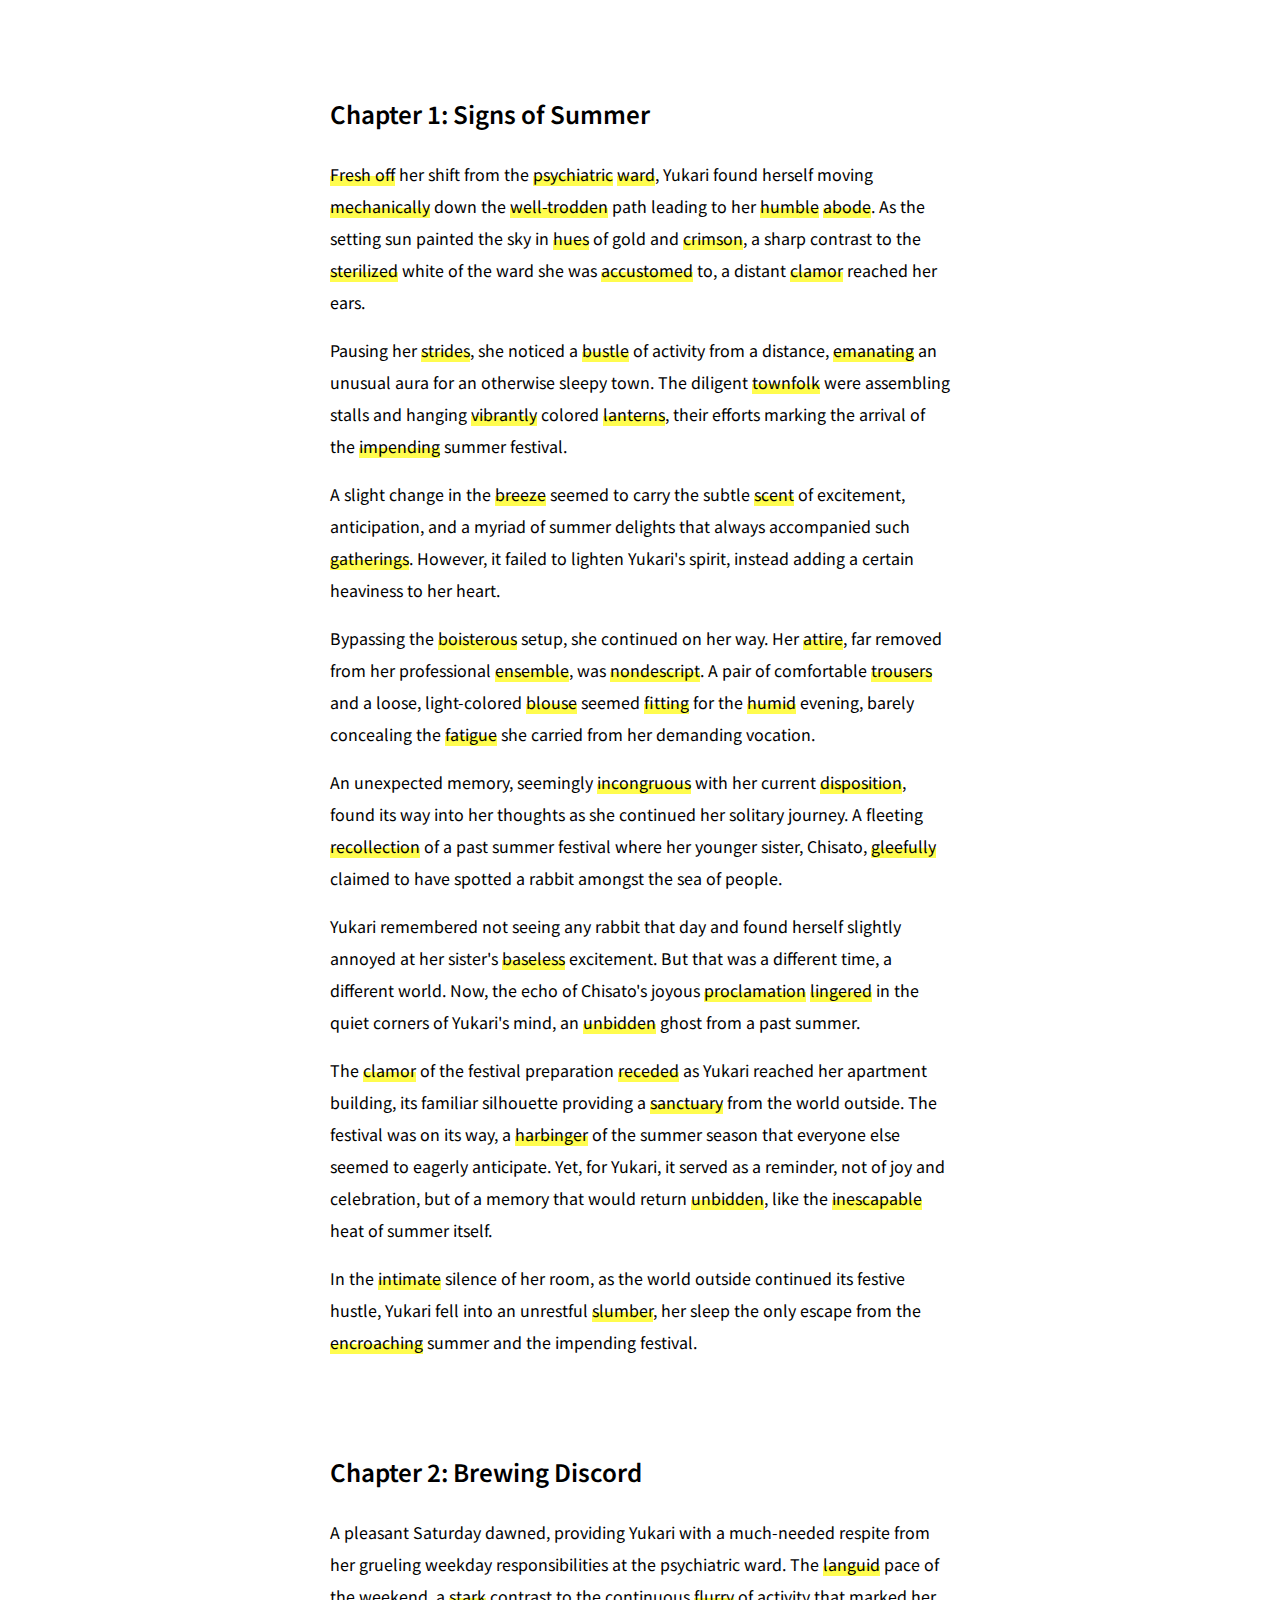
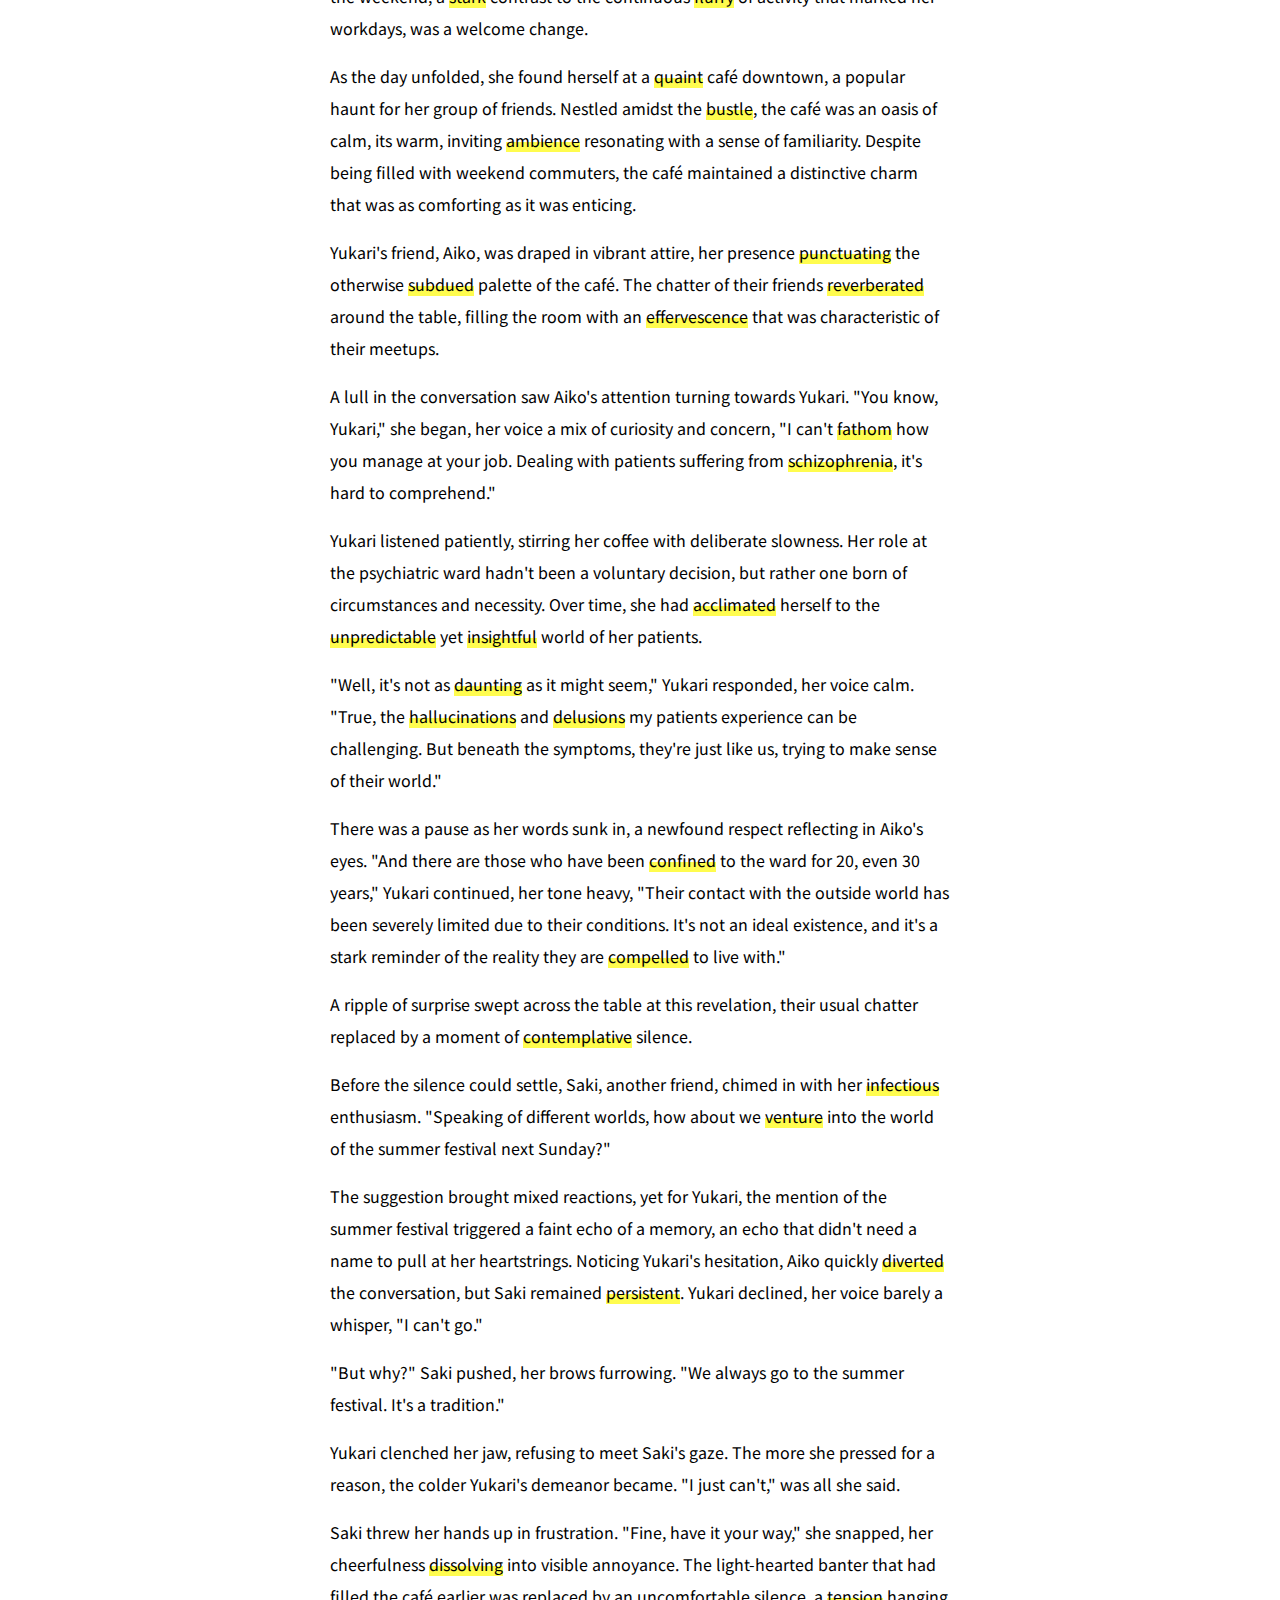
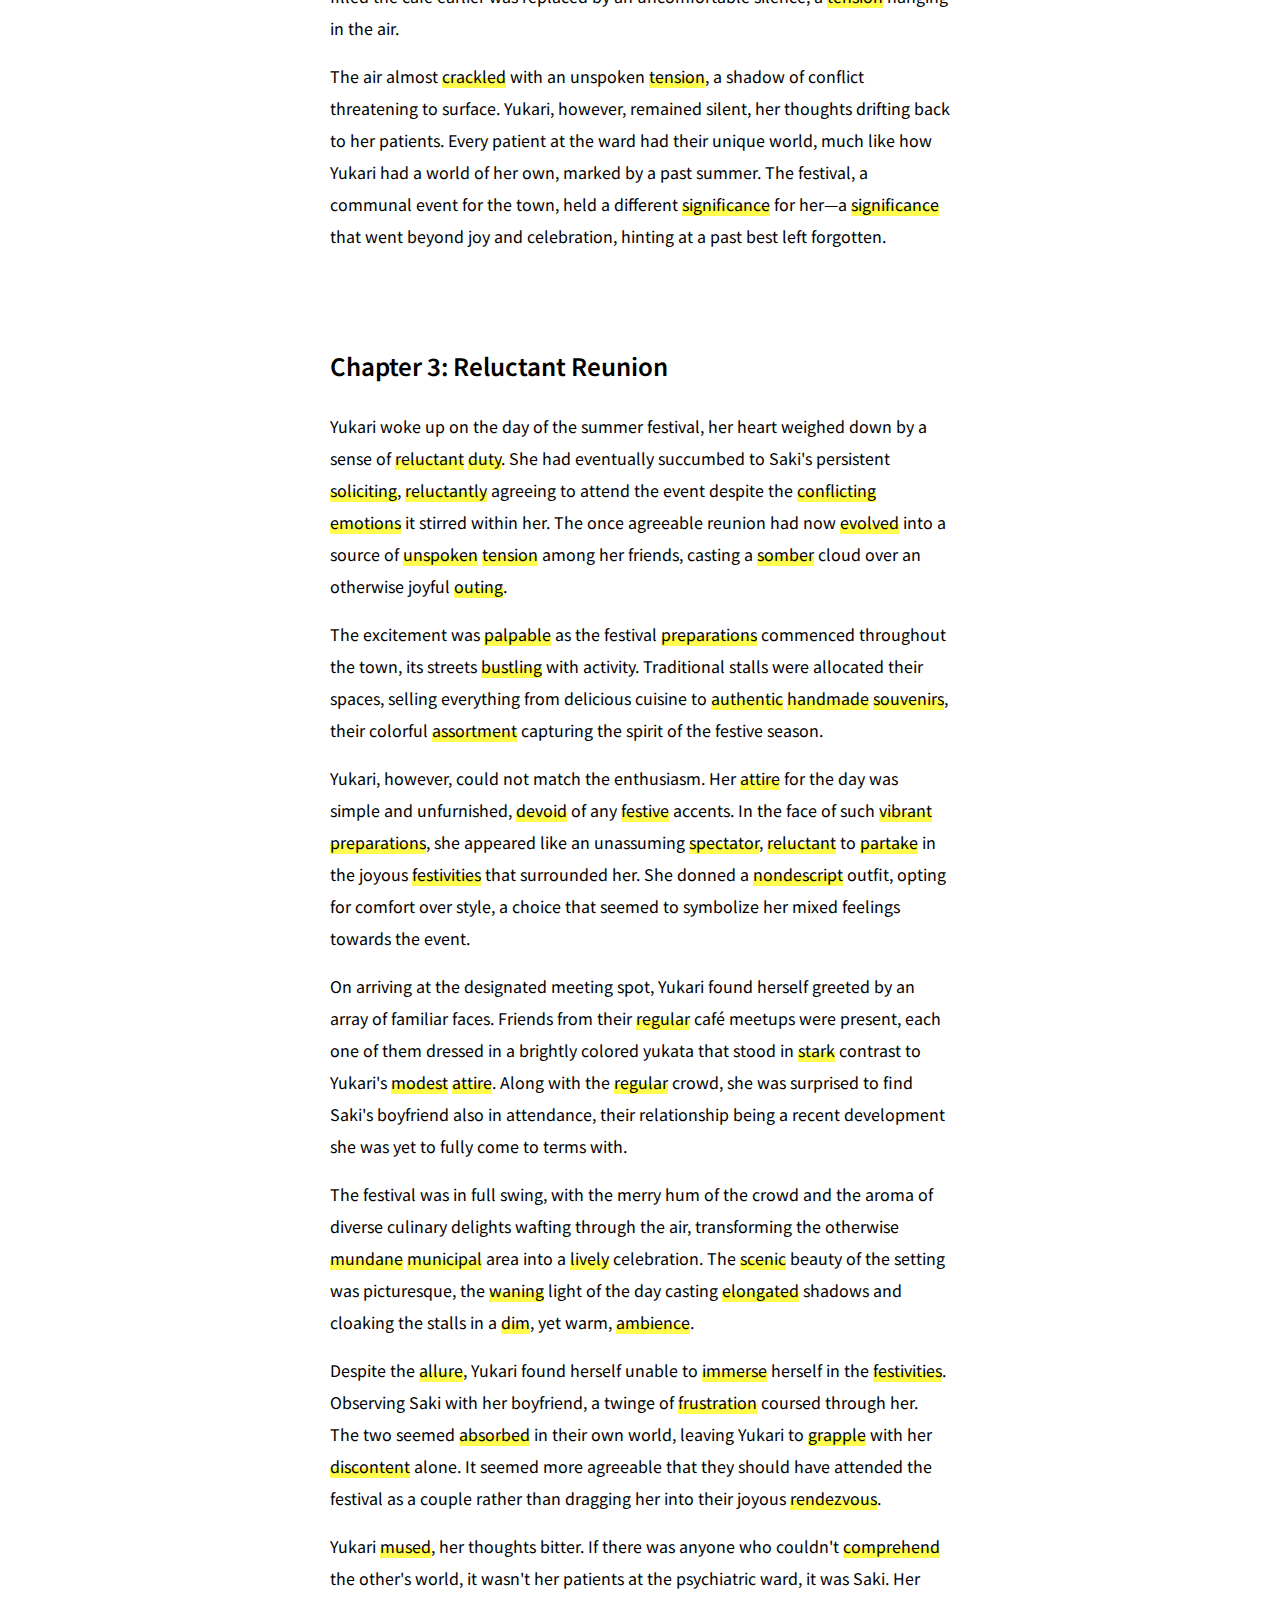
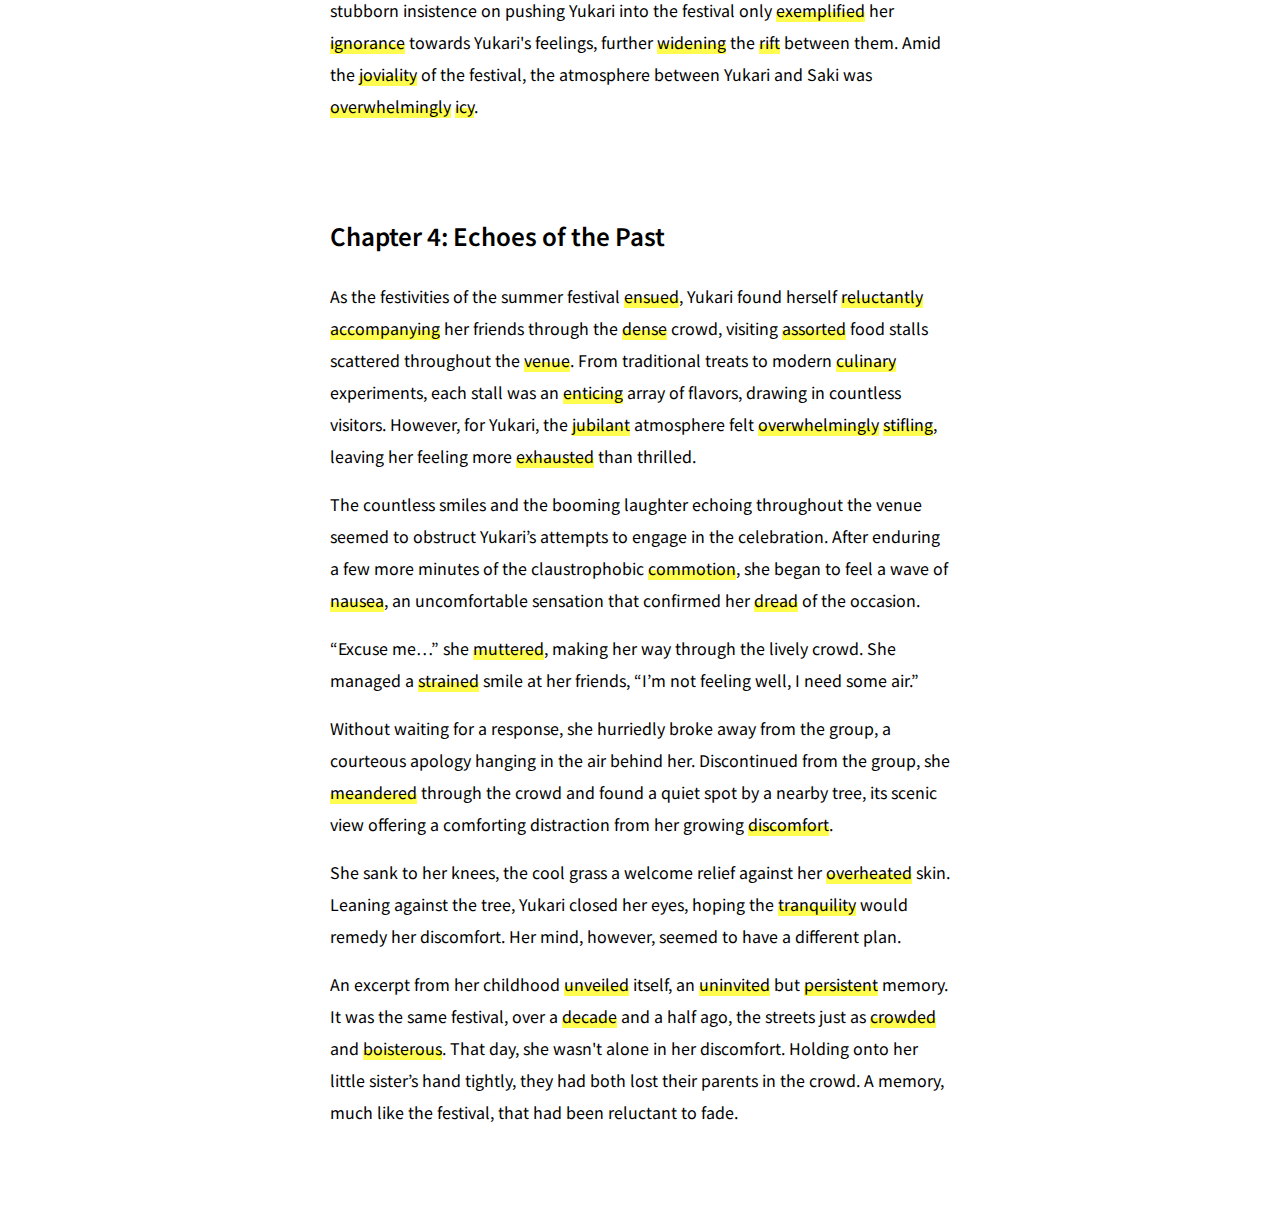
==== 850/summer_festival/index.html @ a2b63e4e "added chapter4" ====
<!DOCTYPE html>
<html lang="en">
  <head>
    <meta charset="UTF-8" />
    <meta name="viewport" content="width=device-width, initial-scale=1.0" />
    <title>Chapter 1: Signs of Summer</title>
    <link rel="preconnect" href="https://fonts.googleapis.com" />
    <link rel="preconnect" href="https://fonts.gstatic.com" crossorigin />
    <link
      href="https://fonts.googleapis.com/css2?family=Noto+Sans+JP:wght@400;600&display=swap"
      rel="stylesheet"
    />
    <style>
      body {
        font-family: "Noto Sans JP", sans-serif;
      }
      h2 {
        font-weight: 600;
      }
      #story {
        max-width: 620px;
        width: 94%;
        margin: 10vh auto;
        line-height: 2;
      }
      #story > p > span {
        background: linear-gradient(transparent 60%, #fffb02b2 60%);
        pointer-events: auto;
        cursor: pointer;
      }
      #story > p > span:hover {
        opacity: 0.6;
      }
      #modal {
        position: fixed;
        top: 50%;
        left: 50%;
        width: 70%;
        max-width: 450px;
        height: max-content;
        max-height: 300px;
        background-color: #ffffff;
        transform: translate(-50%, -50%);
        padding: 50px;
        border: 1px solid;
        display: none;
      }
      #modal.showing {
        display: block;
      }
    </style>
  </head>
  <body>
    <div id="story">
      <h2>Chapter 1: Signs of Summer</h2>
      <p>
        <span class="fresh_off">Fresh off</span> her shift from the
        <span class="psychiatric">psychiatric</span>
        <span class="ward">ward</span>, Yukari found herself moving
        <span class="mechanically">mechanically</span> down the
        <span class="well_trodden">well-trodden</span> path leading to her
        <span class="humble">humble</span> <span class="abode">abode</span>. As
        the setting sun painted the sky in <span class="hues">hues</span> of
        gold and <span class="crimson">crimson</span>, a sharp contrast to the
        <span class="sterilized">sterilized</span> white of the ward she was
        <span class="accustomed">accustomed</span> to, a distant
        <span class="clamor">clamor</span> reached her ears.
      </p>
      <p>
        Pausing her <span class="strides">strides</span>, she noticed a
        <span class="bustle">bustle</span> of activity from a distance,
        <span class="emanating">emanating</span> an unusual aura for an
        otherwise sleepy town. The diligent
        <span class="townfolk">townfolk</span> were assembling stalls and
        hanging <span class="vibrantly">vibrantly</span> colored
        <span class="lanterns">lanterns</span>, their efforts marking the
        arrival of the <span class="impending">impending</span> summer festival.
      </p>
      <p>
        A slight change in the <span class="breeze">breeze</span> seemed to
        carry the subtle <span class="scent">scent</span> of excitement,
        anticipation, and a myriad of summer delights that always accompanied
        such <span class="gatherings">gatherings</span>. However, it failed to
        lighten Yukari's spirit, instead adding a certain heaviness to her
        heart.
      </p>
      <p>
        Bypassing the <span class="boisterous">boisterous</span> setup, she
        continued on her way. Her <span class="attire">attire</span>, far
        removed from her professional <span class="ensemble">ensemble</span>,
        was <span class="nondescript">nondescript</span>. A pair of comfortable
        <span class="trousers">trousers</span> and a loose, light-colored
        <span class="blouse">blouse</span> seemed
        <span class="fitting">fitting</span> for the
        <span class="humid">humid</span> evening, barely concealing the
        <span class="fatigue">fatigue</span> she carried from her demanding
        vocation.
      </p>
      <p>
        An unexpected memory, seemingly
        <span class="incongruous">incongruous</span> with her current
        <span class="disposition">disposition</span>, found its way into her
        thoughts as she continued her solitary journey. A fleeting
        <span class="recollection">recollection</span> of a past summer festival
        where her younger sister, Chisato,
        <span class="gleefully">gleefully</span> claimed to have spotted a
        rabbit amongst the sea of people.
      </p>
      <p>
        Yukari remembered not seeing any rabbit that day and found herself
        slightly annoyed at her sister's
        <span class="baseless">baseless</span> excitement. But that was a
        different time, a different world. Now, the echo of Chisato's joyous
        <span class="proclamation">proclamation</span>
        <span class="lingered">lingered</span> in the quiet corners of Yukari's
        mind, an <span class="unbidden">unbidden</span> ghost from a past
        summer.
      </p>
      <p>
        The <span class="clamor">clamor</span> of the festival preparation
        <span class="receded">receded</span> as Yukari reached her apartment
        building, its familiar silhouette providing a
        <span class="sanctuary">sanctuary</span> from the world outside. The
        festival was on its way, a <span class="harbinger">harbinger</span> of
        the summer season that everyone else seemed to eagerly anticipate. Yet,
        for Yukari, it served as a reminder, not of joy and celebration, but of
        a memory that would return <span class="unbidden">unbidden</span>, like
        the <span class="inescapable">inescapable</span> heat of summer itself.
      </p>
      <p>
        In the <span class="intimate">intimate</span> silence of her room, as
        the world outside continued its festive hustle, Yukari fell into an
        unrestful <span class="slumber">slumber</span>, her sleep the only
        escape from the <span class="encroaching">encroaching</span> summer and
        the impending festival.
      </p>
    </div>
    <div id="story">
      <h2>Chapter 2: Brewing Discord</h2>
      <p>
        A pleasant Saturday dawned, providing Yukari with a much-needed respite
        from her grueling weekday responsibilities at the psychiatric ward. The
        <span class="languid">languid</span> pace of the weekend, a
        <span class="stark">stark</span> contrast to the continuous
        <span class="flurry">flurry</span> of activity that marked her workdays,
        was a welcome change.
      </p>
      <p>
        As the day unfolded, she found herself at a
        <span class="quaint">quaint</span> café downtown, a popular haunt for
        her group of friends. Nestled amidst the
        <span class="bustle">bustle</span>, the café was an oasis of calm, its
        warm, inviting <span class="ambience">ambience</span> resonating with a
        sense of familiarity. Despite being filled with weekend commuters, the
        café maintained a distinctive charm that was as comforting as it was
        enticing.
      </p>
      <p>
        Yukari's friend, Aiko, was draped in vibrant attire, her presence
        <span class="punctuate">punctuating</span> the otherwise
        <span class="subdue">subdued</span> palette of the café. The chatter of
        their friends <span class="reverberate">reverberated</span> around the
        table, filling the room with an
        <span class="effervescence">effervescence</span> that was characteristic
        of their meetups.
      </p>
      <p>
        A lull in the conversation saw Aiko's attention turning towards Yukari.
        "You know, Yukari," she began, her voice a mix of curiosity and concern,
        "I can't <span class="fathom">fathom</span> how you manage at your job.
        Dealing with patients suffering from
        <span class="schizophrenia">schizophrenia</span>, it's hard to
        comprehend."
      </p>
      <p>
        Yukari listened patiently, stirring her coffee with deliberate slowness.
        Her role at the psychiatric ward hadn't been a voluntary decision, but
        rather one born of circumstances and necessity. Over time, she had
        <span class="acclimate">acclimated</span> herself to the
        <span class="unpredictable">unpredictable</span> yet
        <span class="insightful">insightful</span> world of her patients.
      </p>
      <p>
        "Well, it's not as <span class="daunt">daunting</span> as it might
        seem," Yukari responded, her voice calm. "True, the
        <span class="hallucination">hallucinations</span> and
        <span class="delusion">delusions</span> my patients experience can be
        challenging. But beneath the symptoms, they're just like us, trying to
        make sense of their world."
      </p>
      <p>
        There was a pause as her words sunk in, a newfound respect reflecting in
        Aiko's eyes. "And there are those who have been
        <span class="confine">confined</span> to the ward for 20, even 30
        years," Yukari continued, her tone heavy, "Their contact with the
        outside world has been severely limited due to their conditions. It's
        not an ideal existence, and it's a stark reminder of the reality they
        are <span class="compel">compelled</span> to live with."
      </p>
      <p>
        A ripple of surprise swept across the table at this revelation, their
        usual chatter replaced by a moment of
        <span class="contemplate">contemplative</span> silence.
      </p>
      <p>
        Before the silence could settle, Saki, another friend, chimed in with
        her <span class="infect">infectious</span> enthusiasm. "Speaking of
        different worlds, how about we <span class="venture">venture</span> into
        the world of the summer festival next Sunday?"
      </p>
      <p>
        The suggestion brought mixed reactions, yet for Yukari, the mention of
        the summer festival triggered a faint echo of a memory, an echo that
        didn't need a name to pull at her heartstrings. Noticing Yukari's
        hesitation, Aiko quickly <span class="divert">diverted</span> the
        conversation, but Saki remained <span class="persist">persistent</span>.
        Yukari declined, her voice barely a whisper, "I can't go."
      </p>
      <p>
        "But why?" Saki pushed, her brows furrowing. "We always go to the summer
        festival. It's a tradition."
      </p>
      <p>
        Yukari clenched her jaw, refusing to meet Saki's gaze. The more she
        pressed for a reason, the colder Yukari's demeanor became. "I just
        can't," was all she said.
      </p>
      <p>
        Saki threw her hands up in frustration. "Fine, have it your way," she
        snapped, her cheerfulness <span class="dissolve">dissolving</span> into
        visible annoyance. The light-hearted banter that had filled the café
        earlier was replaced by an uncomfortable silence, a
        <span class="tension">tension</span> hanging in the air.
      </p>
      <p>
        The air almost <span class="crackle">crackled</span> with an unspoken
        <span class="tension">tension</span>, a shadow of conflict threatening
        to surface. Yukari, however, remained silent, her thoughts drifting back
        to her patients. Every patient at the ward had their unique world, much
        like how Yukari had a world of her own, marked by a past summer. The
        festival, a communal event for the town, held a different
        <span class="signify">significance</span> for her—a
        <span class="signify">significance</span> that went beyond joy and
        celebration, hinting at a past best left forgotten.
      </p>
    </div>
    <div id="story">
      <h2>Chapter 3: Reluctant Reunion</h2>
      <p>
        Yukari woke up on the day of the summer festival, her heart weighed down
        by a sense of
        <span class="reluctant">reluctant</span> <span class="duty">duty</span>.
        She had eventually succumbed to Saki's persistent
        <span class="solicit">soliciting</span>,
        <span class="reluctant">reluctantly</span> agreeing to attend the event
        despite the <span class="conflict">conflicting</span>
        <span class="emotion">emotions</span> it stirred within her. The once
        agreeable reunion had now <span class="evolve">evolved</span> into a
        source of <span class="unspoken">unspoken</span>
        <span class="tension">tension</span> among her friends, casting a
        <span class="somber">somber</span> cloud over an otherwise joyful
        <span class="outing">outing</span>.
      </p>
      <p>
        The excitement was <span class="palpable">palpable</span> as the
        festival <span class="preparation">preparations</span> commenced
        throughout the town, its streets
        <span class="bustling">bustling</span> with activity. Traditional stalls
        were allocated their spaces, selling everything from delicious cuisine
        to <span class="authentic">authentic</span>
        <span class="handmade">handmade</span>
        <span class="souvenir">souvenirs</span>, their colorful
        <span class="assortment">assortment</span> capturing the spirit of the
        festive season.
      </p>
      <p>
        Yukari, however, could not match the enthusiasm. Her
        <span class="attire">attire</span> for the day was simple and
        unfurnished, <span class="devoid">devoid</span> of any
        <span class="festive">festive</span> accents. In the face of such
        <span class="vibrant">vibrant</span>
        <span class="preparation">preparations</span>, she appeared like an
        unassuming <span class="spectator">spectator</span>,
        <span class="reluctant">reluctant</span> to
        <span class="partake">partake</span> in the joyous
        <span class="festivity">festivities</span> that surrounded her. She
        donned a <span class="nondescript">nondescript</span> outfit, opting for
        comfort over style, a choice that seemed to symbolize her mixed feelings
        towards the event.
      </p>
      <p>
        On arriving at the designated meeting spot, Yukari found herself greeted
        by an array of familiar faces. Friends from their
        <span class="regular">regular</span> café meetups were present, each one
        of them dressed in a brightly colored yukata that stood in
        <span class="stark">stark</span> contrast to Yukari's
        <span class="modest">modest</span> <span class="attire">attire</span>.
        Along with the <span class="regular">regular</span> crowd, she was
        surprised to find Saki's boyfriend also in attendance, their
        relationship being a recent development she was yet to fully come to
        terms with.
      </p>
      <p>
        The festival was in full swing, with the merry hum of the crowd and the
        aroma of diverse culinary delights wafting through the air, transforming
        the otherwise <span class="mundane">mundane</span>
        <span class="municipal">municipal</span> area into a
        <span class="lively">lively</span> celebration. The
        <span class="scenic">scenic</span> beauty of the setting was
        picturesque, the <span class="wane">waning</span> light of the day
        casting <span class="elongate">elongated</span> shadows and cloaking the
        stalls in a <span class="dim">dim</span>, yet warm,
        <span class="ambience">ambience</span>.
      </p>
      <p>
        Despite the <span class="allure">allure</span>, Yukari found herself
        unable to <span class="immerse">immerse</span> herself in the
        <span class="festivity">festivities</span>. Observing Saki with her
        boyfriend, a twinge of
        <span class="frustration">frustration</span> coursed through her. The
        two seemed <span class="absorb">absorbed</span> in their own world,
        leaving Yukari to <span class="grapple">grapple</span> with her
        <span class="discontent">discontent</span> alone. It seemed more
        agreeable that they should have attended the festival as a couple rather
        than dragging her into their joyous
        <span class="rendezvous">rendezvous</span>.
      </p>
      <p>
        Yukari <span class="muse">mused</span>, her thoughts bitter. If there
        was anyone who couldn't <span class="comprehend">comprehend</span> the
        other's world, it wasn't her patients at the psychiatric ward, it was
        Saki. Her stubborn insistence on pushing Yukari into the festival only
        <span class="exemplify">exemplified</span> her
        <span class="ignorance">ignorance</span> towards Yukari's feelings,
        further <span class="widen">widening</span> the
        <span class="rift">rift</span> between them. Amid the
        <span class="joviality">joviality</span> of the festival, the atmosphere
        between Yukari and Saki was
        <span class="overwhelming">overwhelmingly</span>
        <span class="icy">icy</span>.
      </p>
    </div>
    <div id="story">
      <h2>Chapter 4: Echoes of the Past</h2>
      <p>
        As the festivities of the summer festival
        <span class="ensue">ensued</span>, Yukari found herself
        <span class="reluctantly">reluctantly</span>
        <span class="accompanying">accompanying</span> her friends through the
        <span class="dense">dense</span> crowd, visiting
        <span class="assorted">assorted</span> food stalls scattered throughout
        the <span class="venue">venue</span>. From traditional treats to modern
        <span class="culinary">culinary</span> experiments, each stall was an
        <span class="enticing">enticing</span> array of flavors, drawing in
        countless visitors. However, for Yukari, the
        <span class="jubilant">jubilant</span> atmosphere felt
        <span class="overwhelmingly">overwhelmingly</span>
        <span class="stifling">stifling</span>, leaving her feeling more
        <span class="exhausted">exhausted</span> than thrilled.
      </p>
      <p>
        The countless smiles and the booming laughter echoing throughout the
        venue seemed to obstruct Yukari’s attempts to engage in the celebration.
        After enduring a few more minutes of the claustrophobic
        <span class="commotion">commotion</span>, she began to feel a wave of
        <span class="nausea">nausea</span>, an uncomfortable sensation that
        confirmed her <span class="dread">dread</span> of the occasion.
      </p>
      <p>
        “Excuse me…” she <span class="muttered">muttered</span>, making her way
        through the lively crowd. She managed a
        <span class="strained">strained</span> smile at her friends, “I’m not
        feeling well, I need some air.”
      </p>
      <p>
        Without waiting for a response, she hurriedly broke away from the group,
        a courteous apology hanging in the air behind her. Discontinued from the
        group, she <span class="meandered">meandered</span> through the crowd
        and found a quiet spot by a nearby tree, its scenic view offering a
        comforting distraction from her growing
        <span class="discomfort">discomfort</span>.
      </p>
      <p>
        She sank to her knees, the cool grass a welcome relief against her
        <span class="overheated">overheated</span> skin. Leaning against the
        tree, Yukari closed her eyes, hoping the
        <span class="tranquility">tranquility</span> would remedy her
        discomfort. Her mind, however, seemed to have a different plan.
      </p>
      <p>
        An excerpt from her childhood
        <span class="unveiled">unveiled</span> itself, an
        <span class="uninvited">uninvited</span> but
        <span class="persistent">persistent</span> memory. It was the same
        festival, over a <span class="decade">decade</span> and a half ago, the
        streets just as <span class="crowded">crowded</span> and
        <span class="boisterous">boisterous</span>. That day, she wasn't alone
        in her discomfort. Holding onto her little sister’s hand tightly, they
        had both lost their parents in the crowd. A memory, much like the
        festival, that had been reluctant to fade.
      </p>
    </div>
    <div id="modal"></div>
    <script>
      const url = "./words.json";
      let isModalShowing = false;
      const modal = document.getElementById("modal");
      const spans = document.querySelectorAll("span");

      fetch(url)
        .then(function (response) {
          if (!response.ok) {
            throw new Error("Network response was not ok");
          }
          return response.json();
        })
        .then(function (jsonData) {
          var data = jsonData;
          console.log(data);
          document.body.addEventListener("click", function () {
            if (isModalShowing) {
              modal.classList.remove("showing");
              isModalShowing = false;
            }
          });

          for (let i = 0; i < spans.length; i++) {
            spans[i].addEventListener("click", function (element) {
              event.stopPropagation();

              const classname = spans[i].className;
              if (data.hasOwnProperty(classname)) {
                modal.classList.add("showing");
                const text =
                  data[classname].word +
                  " : " +
                  data[classname].pronounciation +
                  "<br><br>" +
                  data[classname].meaning;
                modal.textContent = "";
                modal.insertAdjacentHTML("beforeend", text);
                isModalShowing = true;
              }
            });
          }
        })
        .catch(function (error) {
          console.log("Error: " + error.message);
        });
    </script>
  </body>
</html>
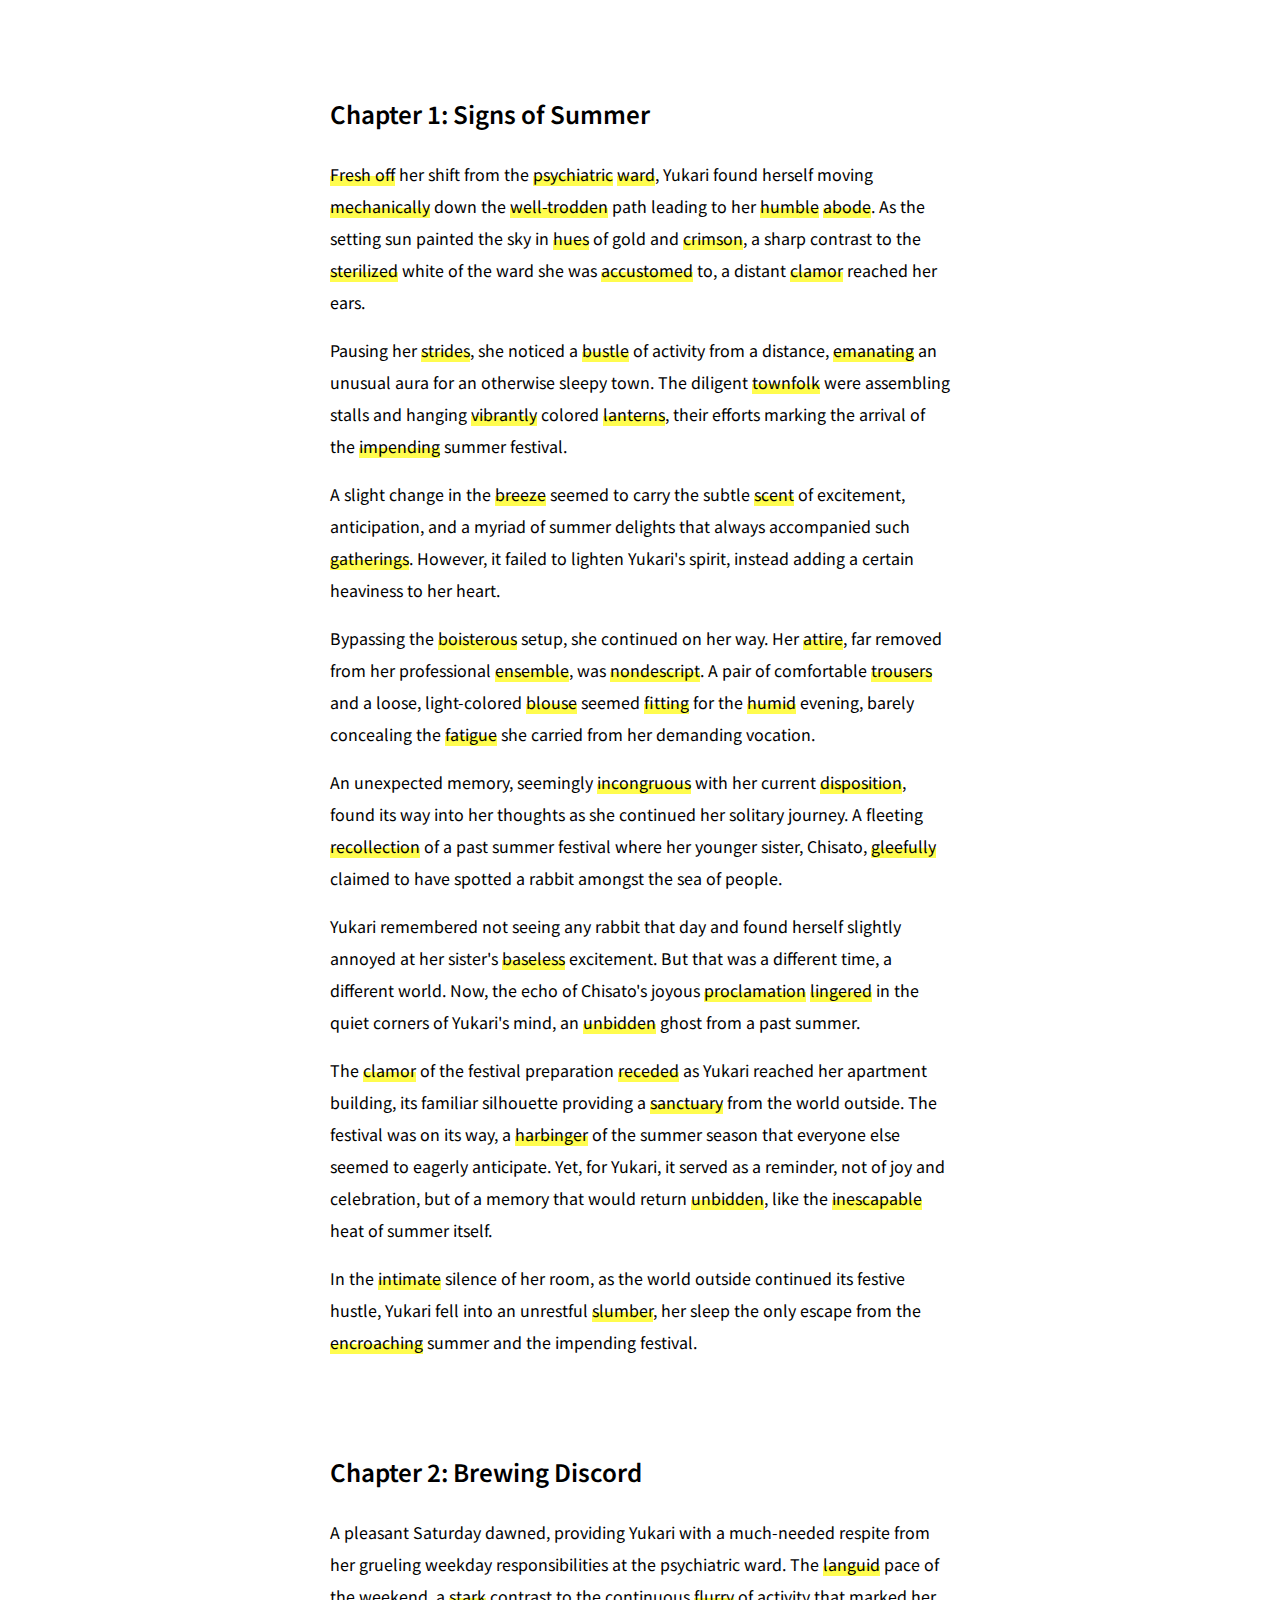
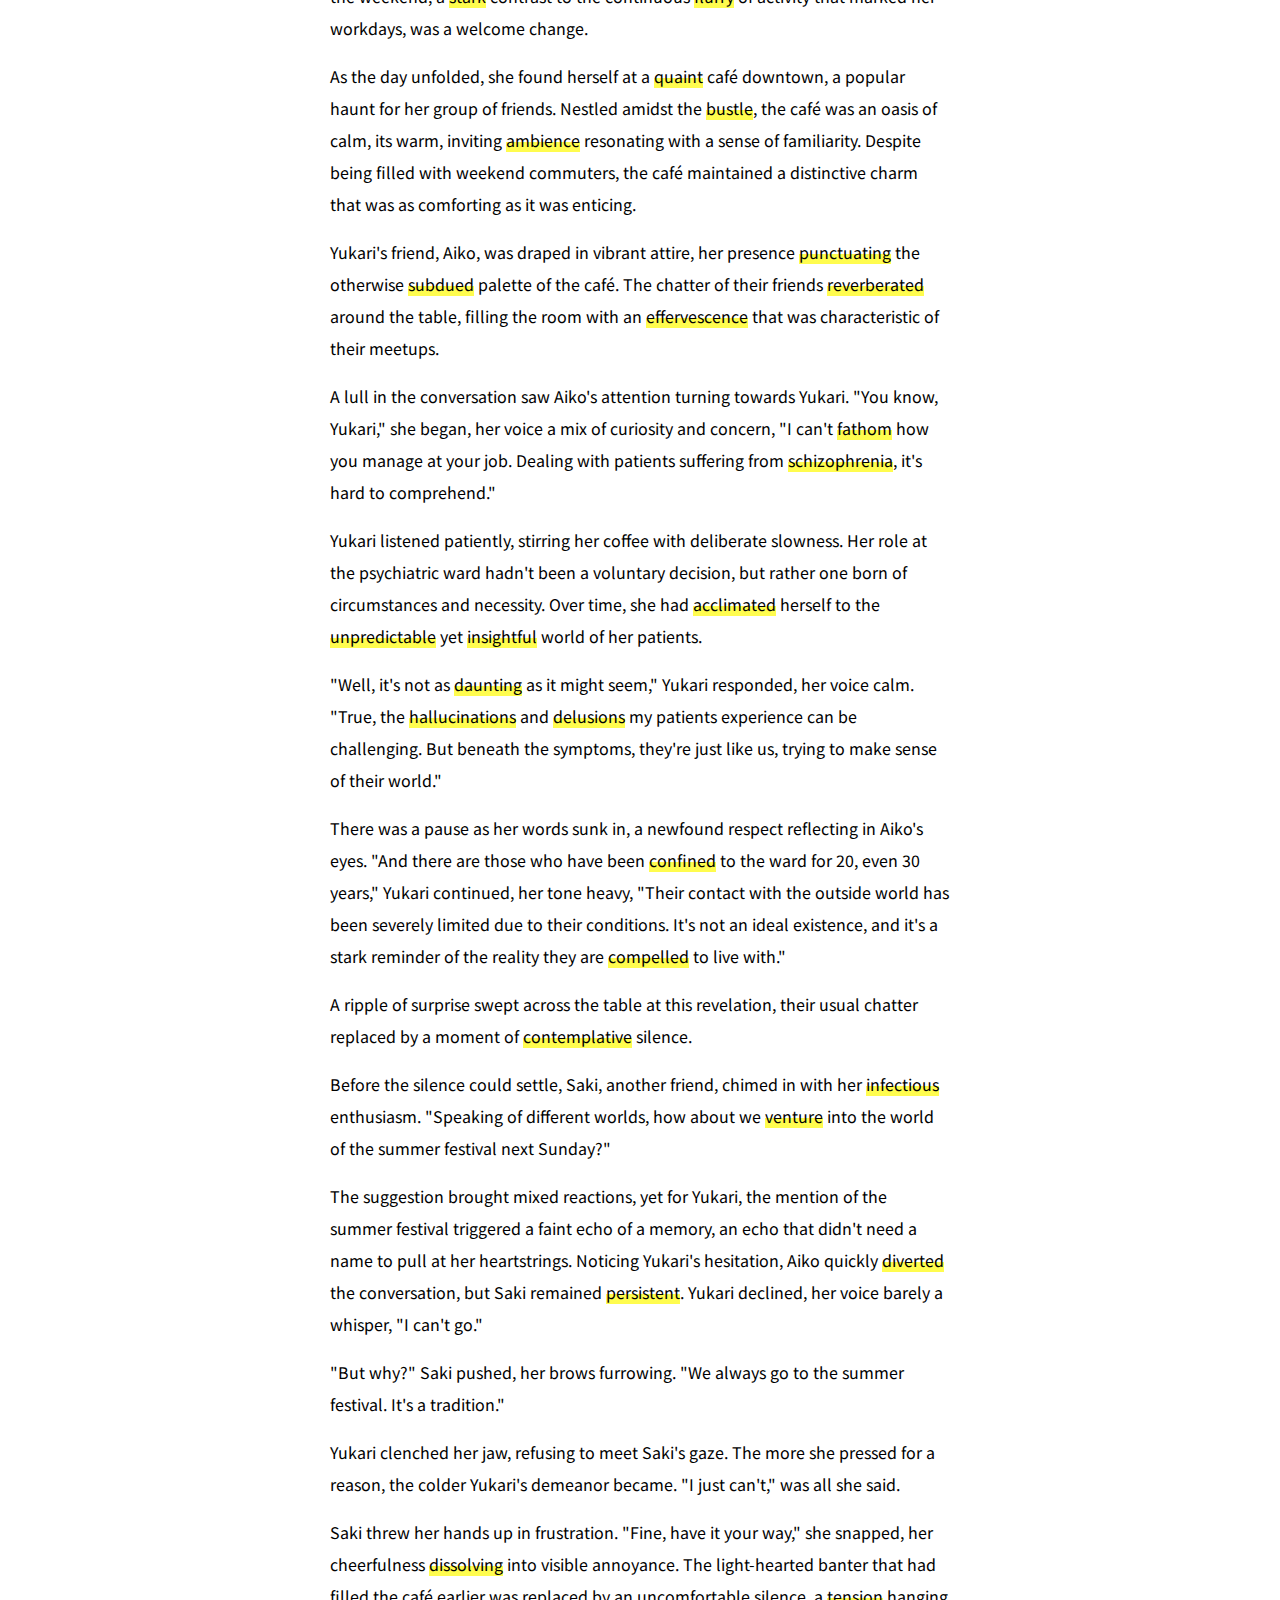
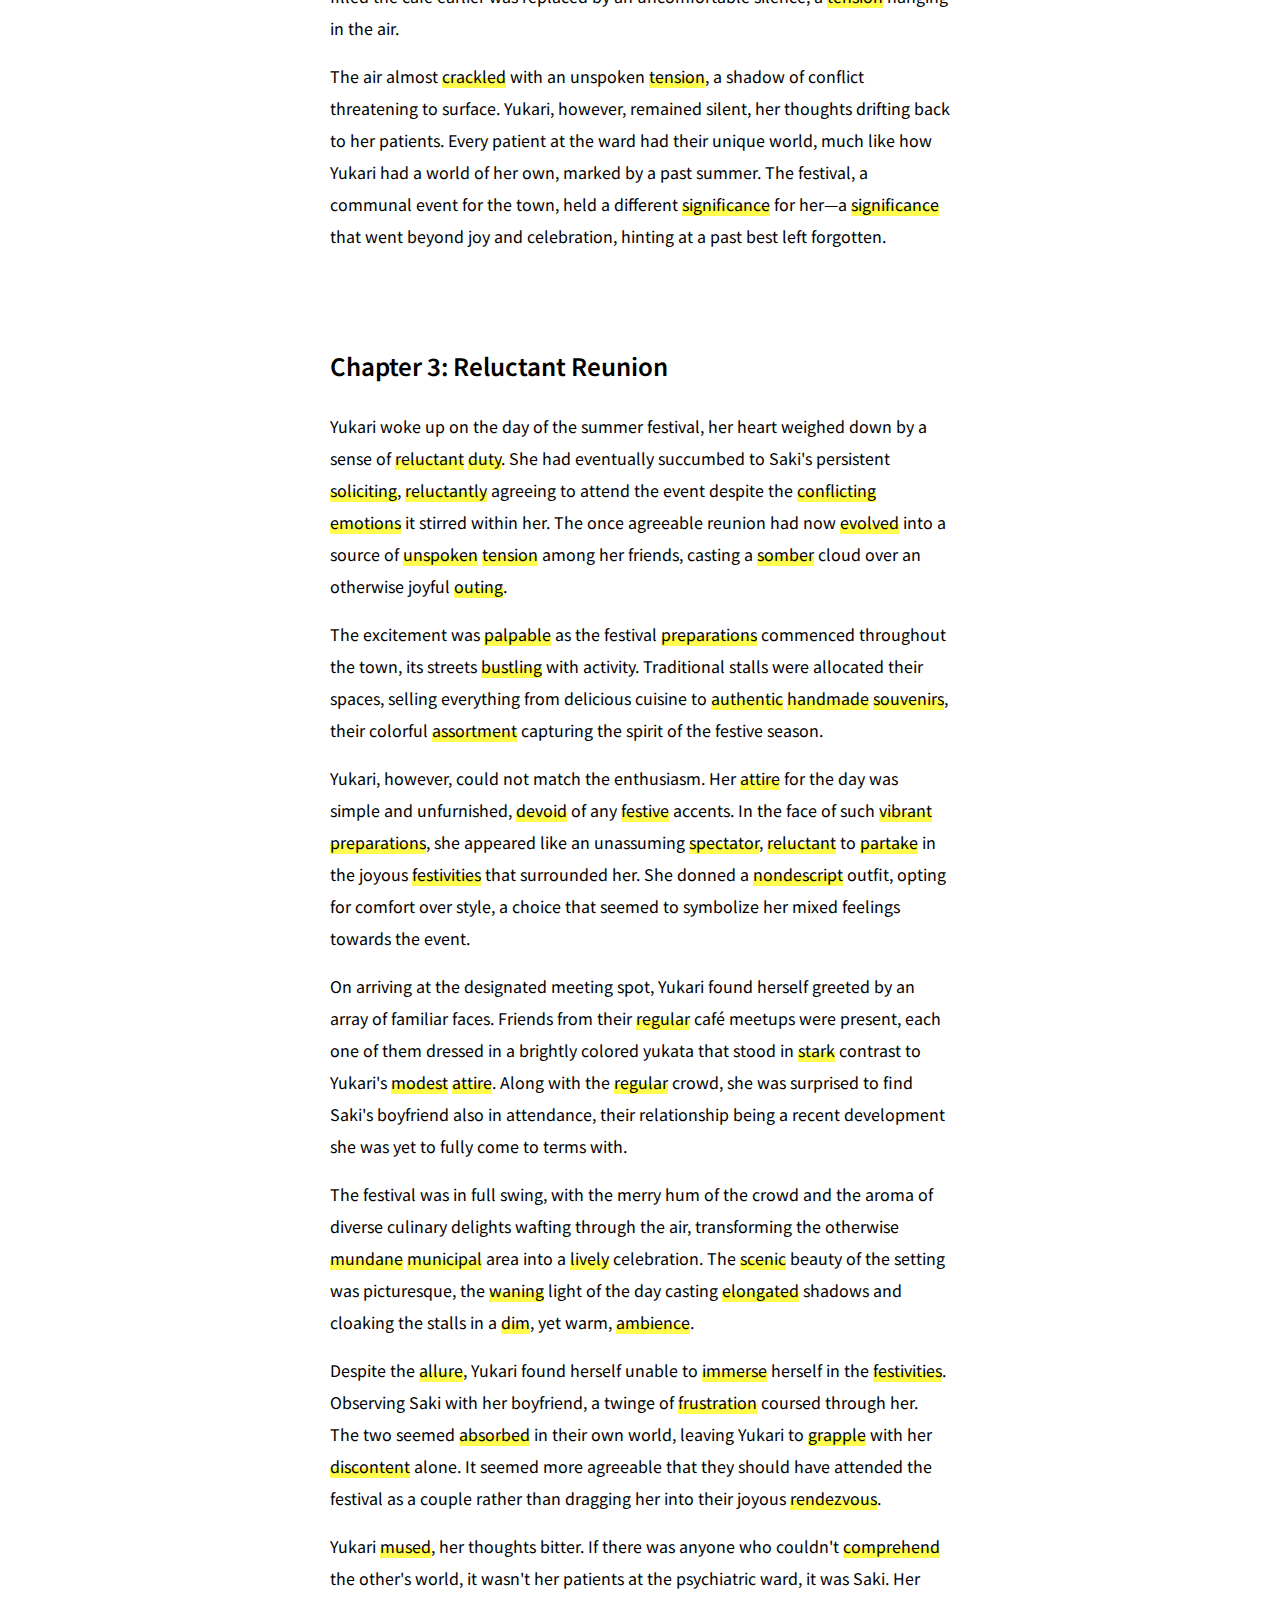
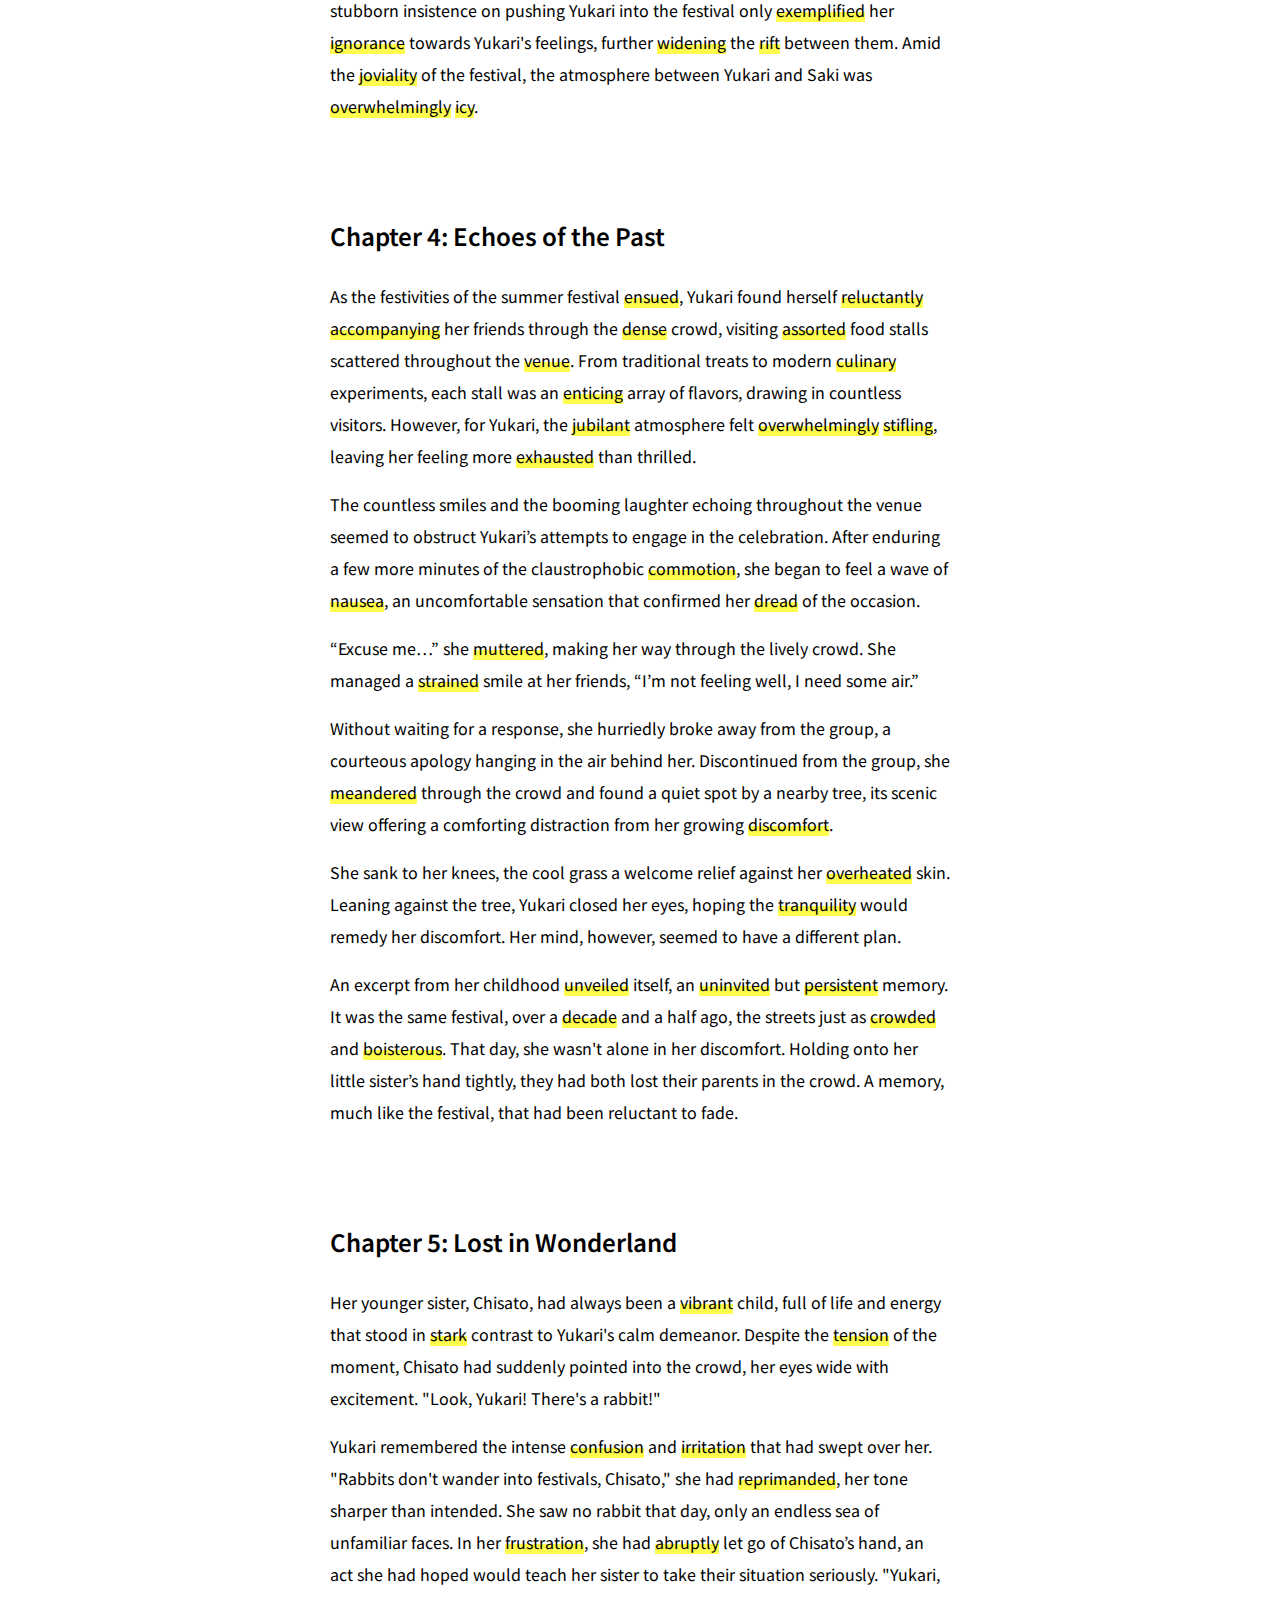
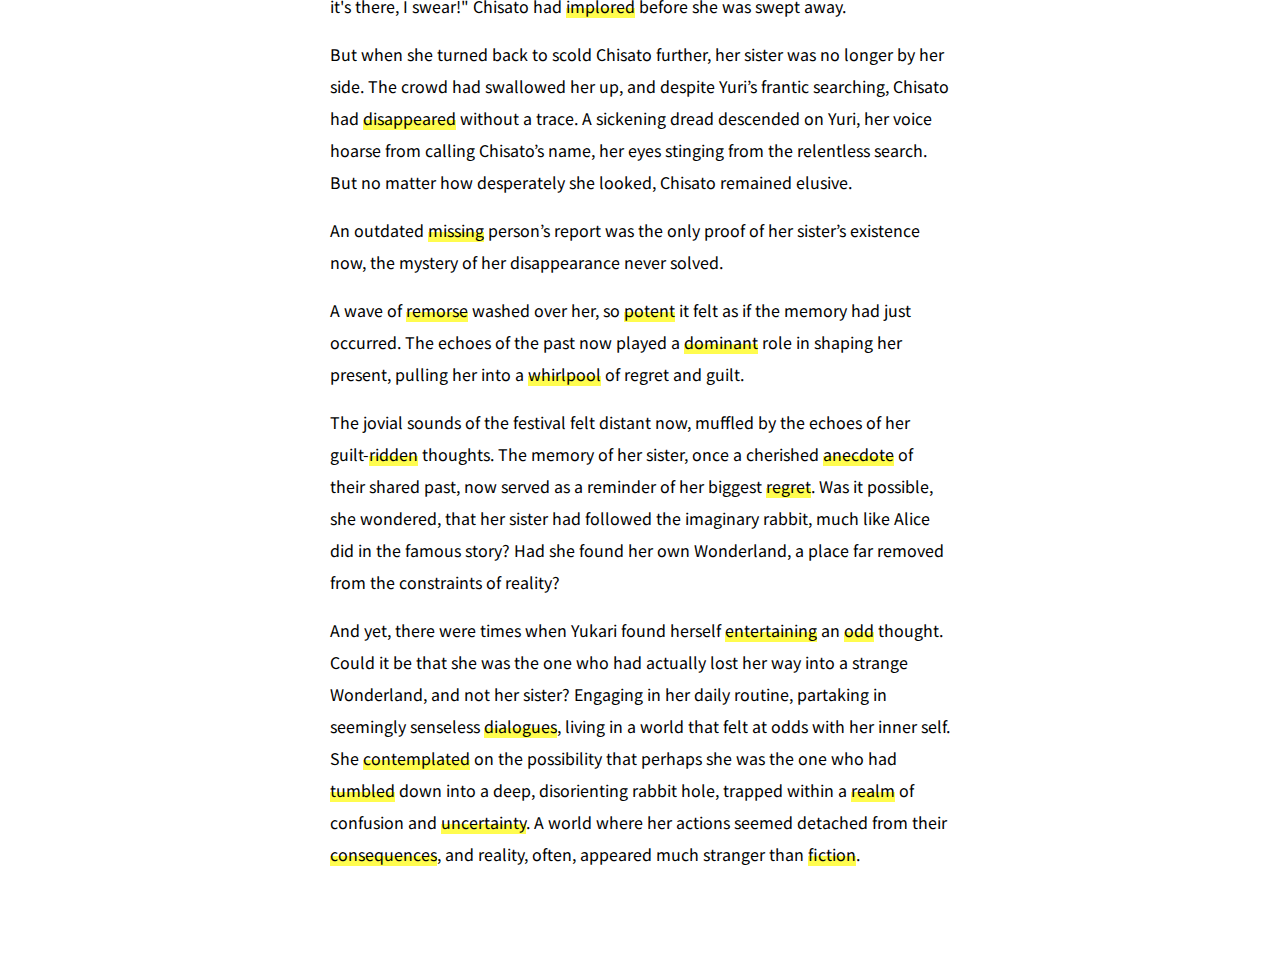
==== commit 5c20c216: "added chapter5" ====
--- a/850/summer_festival/index.html
+++ b/850/summer_festival/index.html
@@ -398,6 +398,79 @@
         in her discomfort. Holding onto her little sister’s hand tightly, they
         had both lost their parents in the crowd. A memory, much like the
         festival, that had been reluctant to fade.
+      </p>
+    </div>
+    <div id="story">
+      <h2>Chapter 5: Lost in Wonderland</h2>
+      <p>
+        Her younger sister, Chisato, had always been a
+        <span class="vibrant">vibrant</span> child, full of life and energy that
+        stood in <span class="stark">stark</span> contrast to Yukari's calm
+        demeanor. Despite the <span class="tension">tension</span> of the
+        moment, Chisato had suddenly pointed into the crowd, her eyes wide with
+        excitement. "Look, Yukari! There's a rabbit!"
+      </p>
+      <p>
+        Yukari remembered the intense
+        <span class="confusion">confusion</span> and
+        <span class="irritation">irritation</span> that had swept over her.
+        "Rabbits don't wander into festivals, Chisato," she had
+        <span class="reprimanded">reprimanded</span>, her tone sharper than
+        intended. She saw no rabbit that day, only an endless sea of unfamiliar
+        faces. In her <span class="frustration">frustration</span>, she had
+        <span class="abruptly">abruptly</span> let go of Chisato’s hand, an act
+        she had hoped would teach her sister to take their situation seriously.
+        "Yukari, it's there, I swear!" Chisato had
+        <span class="implored">implored</span> before she was swept away.
+      </p>
+      <p>
+        But when she turned back to scold Chisato further, her sister was no
+        longer by her side. The crowd had swallowed her up, and despite Yuri’s
+        frantic searching, Chisato had
+        <span class="disappeared">disappeared</span> without a trace. A
+        sickening dread descended on Yuri, her voice hoarse from calling
+        Chisato’s name, her eyes stinging from the relentless search. But no
+        matter how desperately she looked, Chisato remained elusive.
+      </p>
+      <p>
+        An outdated <span class="missing">missing</span> person’s report was the
+        only proof of her sister’s existence now, the mystery of her
+        disappearance never solved.
+      </p>
+      <p>
+        A wave of <span class="remorse">remorse</span> washed over her, so
+        <span class="potent">potent</span> it felt as if the memory had just
+        occurred. The echoes of the past now played a
+        <span class="dominant">dominant</span> role in shaping her present,
+        pulling her into a <span class="whirlpool">whirlpool</span> of regret
+        and guilt.
+      </p>
+      <p>
+        The jovial sounds of the festival felt distant now, muffled by the
+        echoes of her guilt-<span class="ridden">ridden</span> thoughts. The
+        memory of her sister, once a cherished
+        <span class="anecdote">anecdote</span> of their shared past, now served
+        as a reminder of her biggest <span class="regret">regret</span>. Was it
+        possible, she wondered, that her sister had followed the imaginary
+        rabbit, much like Alice did in the famous story? Had she found her own
+        Wonderland, a place far removed from the constraints of reality?
+      </p>
+      <p>
+        And yet, there were times when Yukari found herself
+        <span class="entertaining">entertaining</span> an
+        <span class="odd">odd</span> thought. Could it be that she was the one
+        who had actually lost her way into a strange Wonderland, and not her
+        sister? Engaging in her daily routine, partaking in seemingly senseless
+        <span class="dialogues">dialogues</span>, living in a world that felt at
+        odds with her inner self. She
+        <span class="contemplated">contemplated</span> on the possibility that
+        perhaps she was the one who had
+        <span class="tumbled">tumbled</span> down into a deep, disorienting
+        rabbit hole, trapped within a <span class="realm">realm</span> of
+        confusion and <span class="uncertainty">uncertainty</span>. A world
+        where her actions seemed detached from their
+        <span class="consequences">consequences</span>, and reality, often,
+        appeared much stranger than <span class="fiction">fiction</span>.
       </p>
     </div>
     <div id="modal"></div>
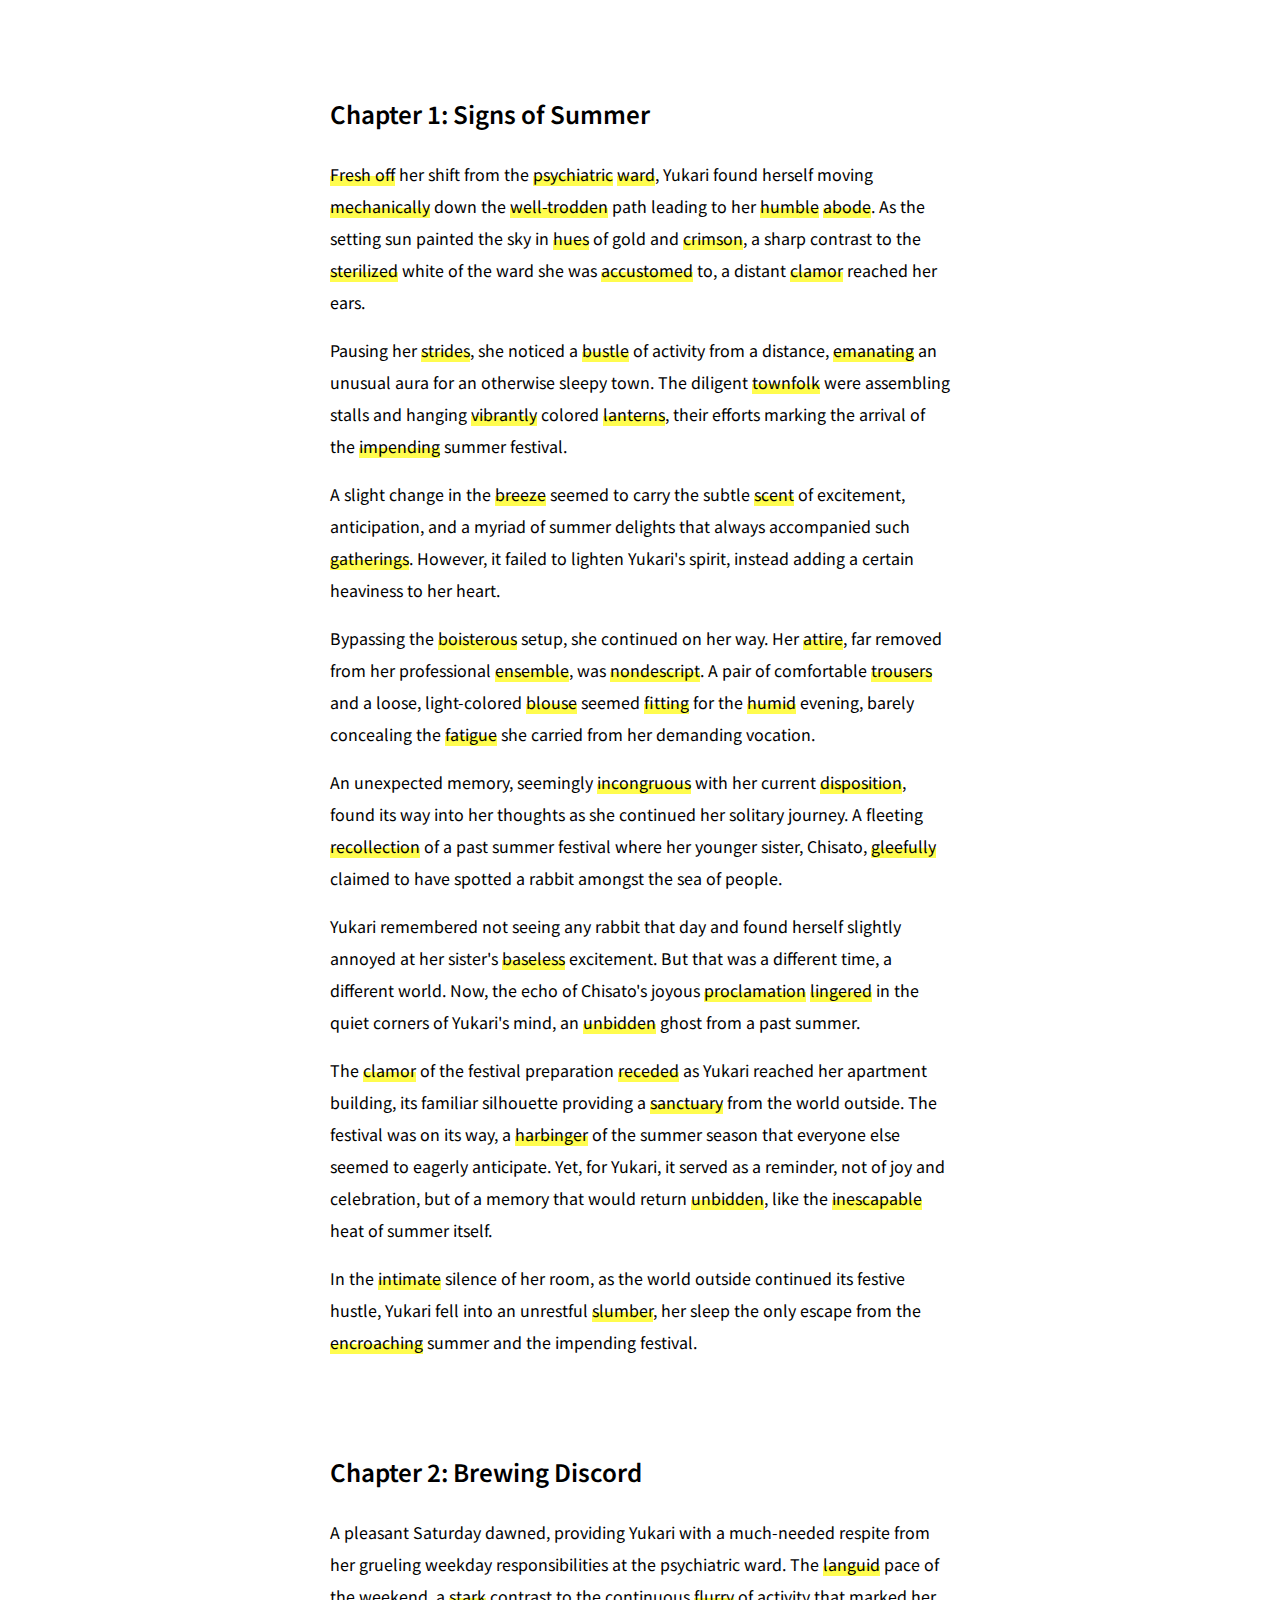
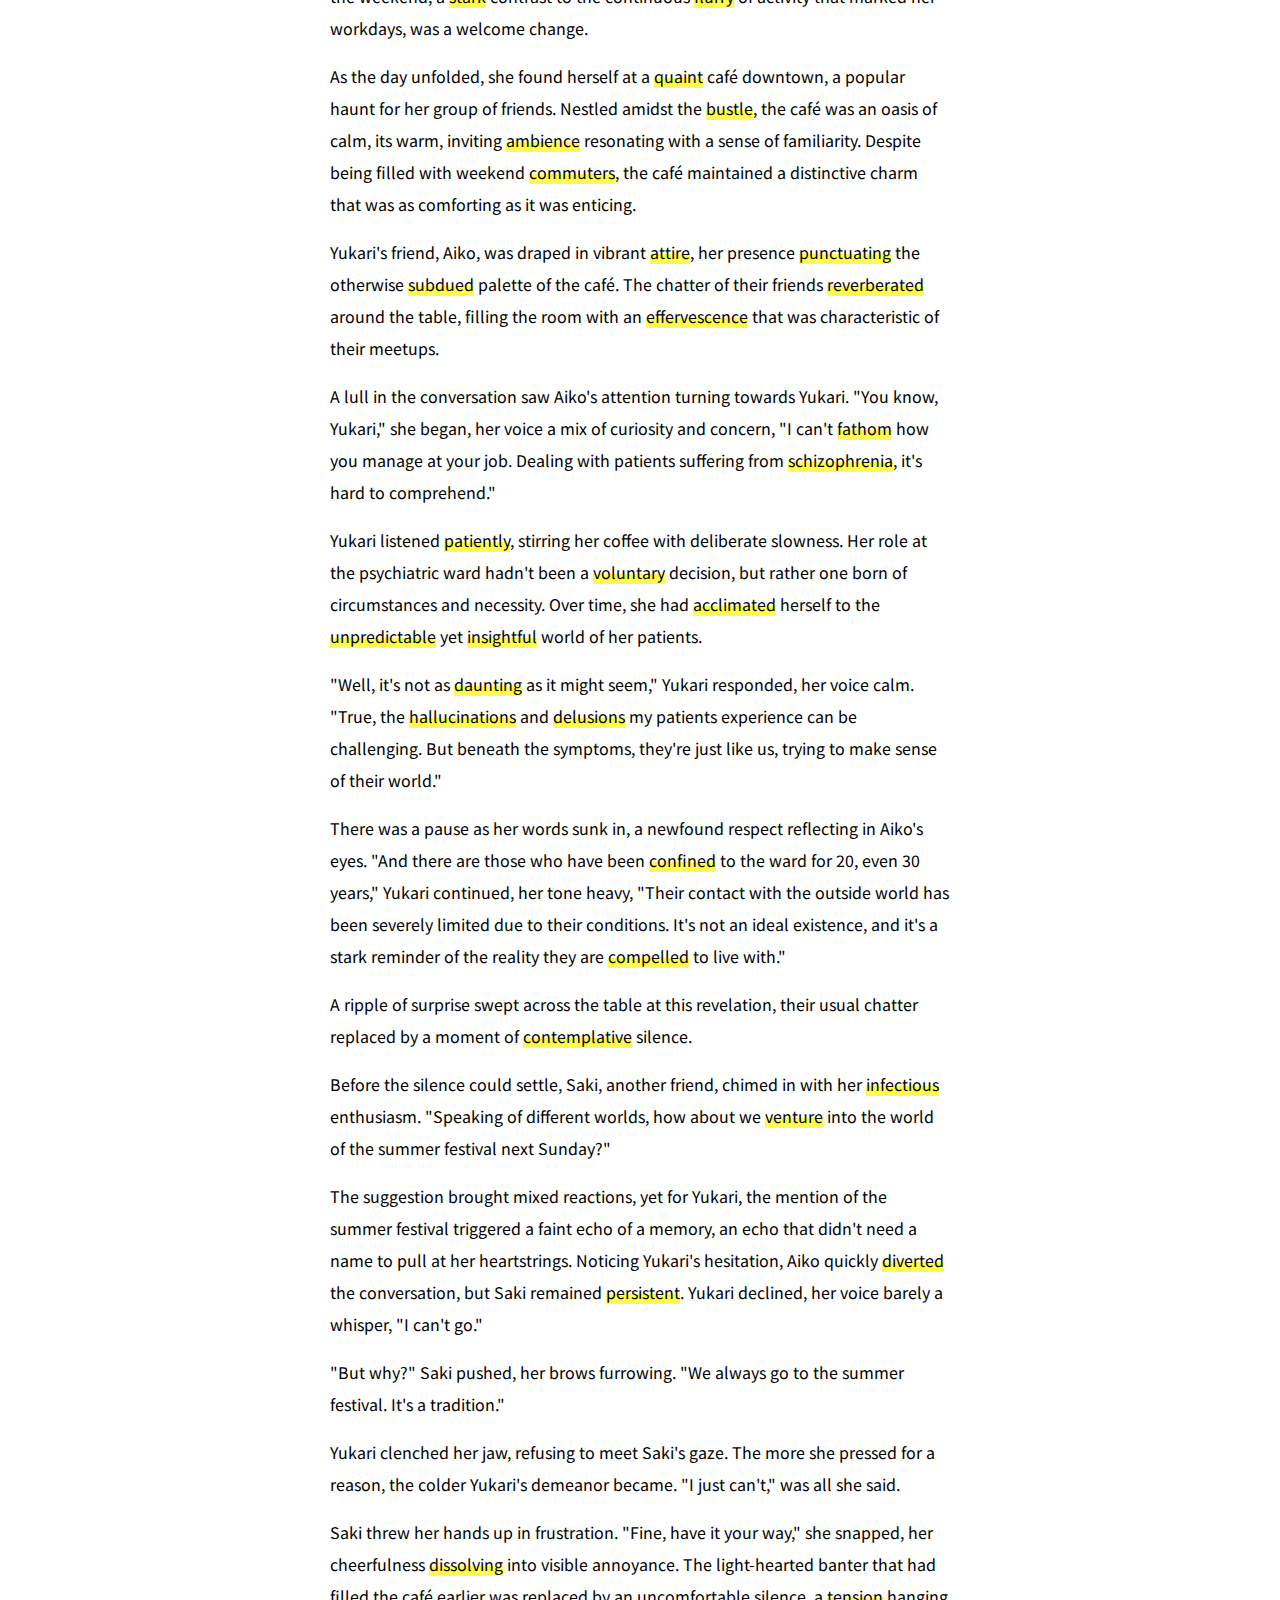
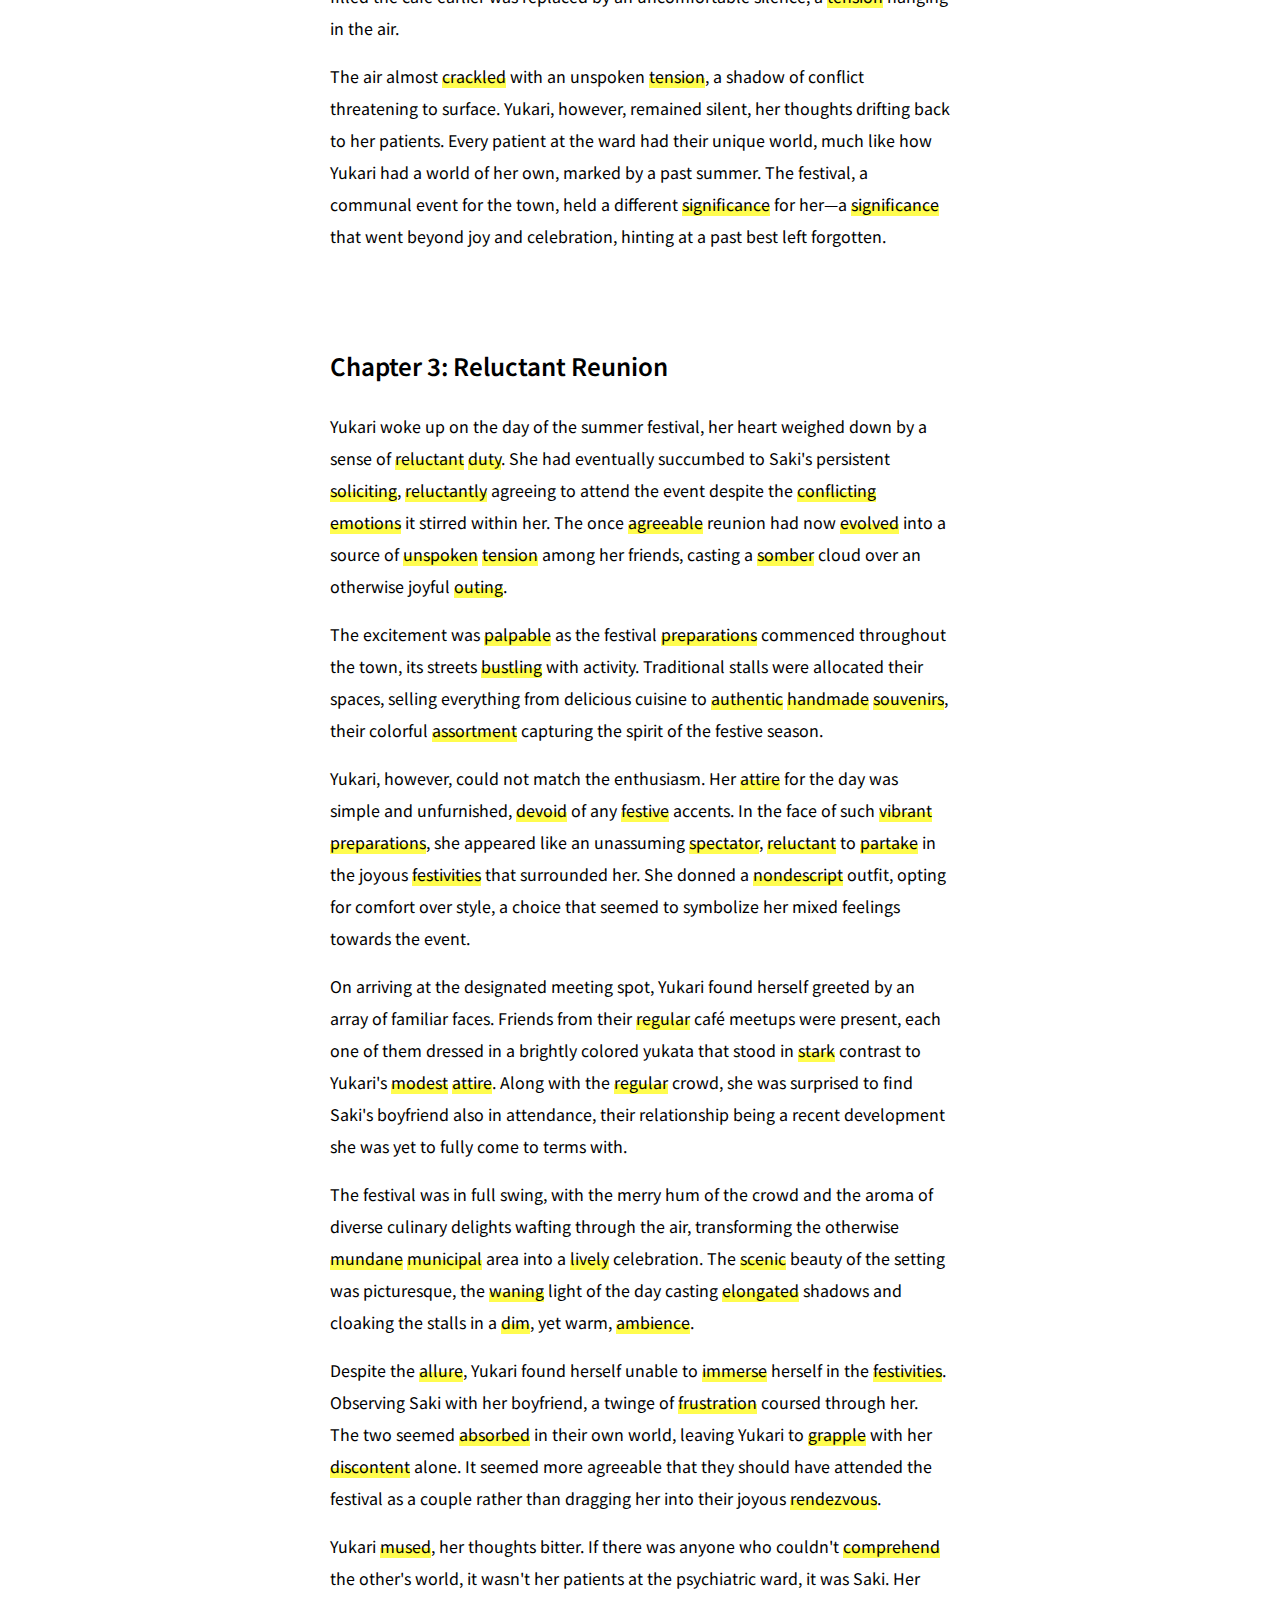
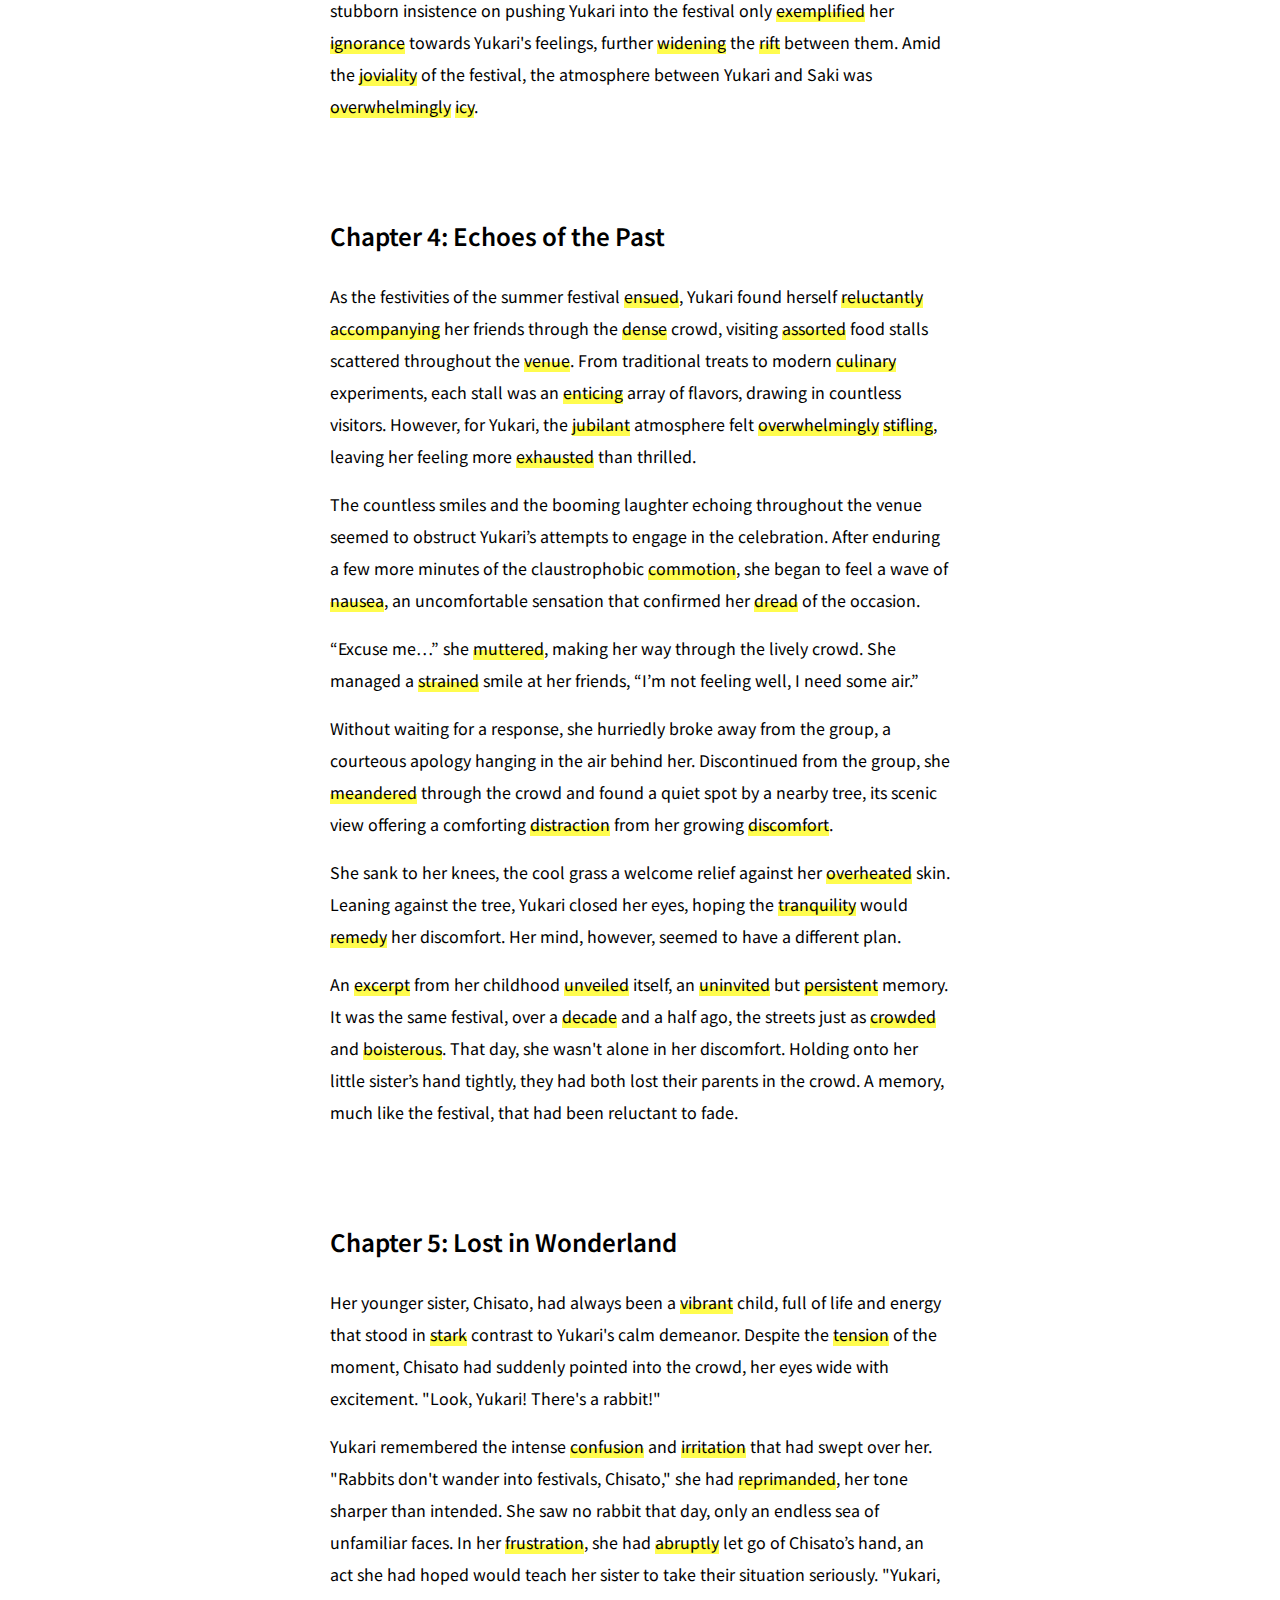
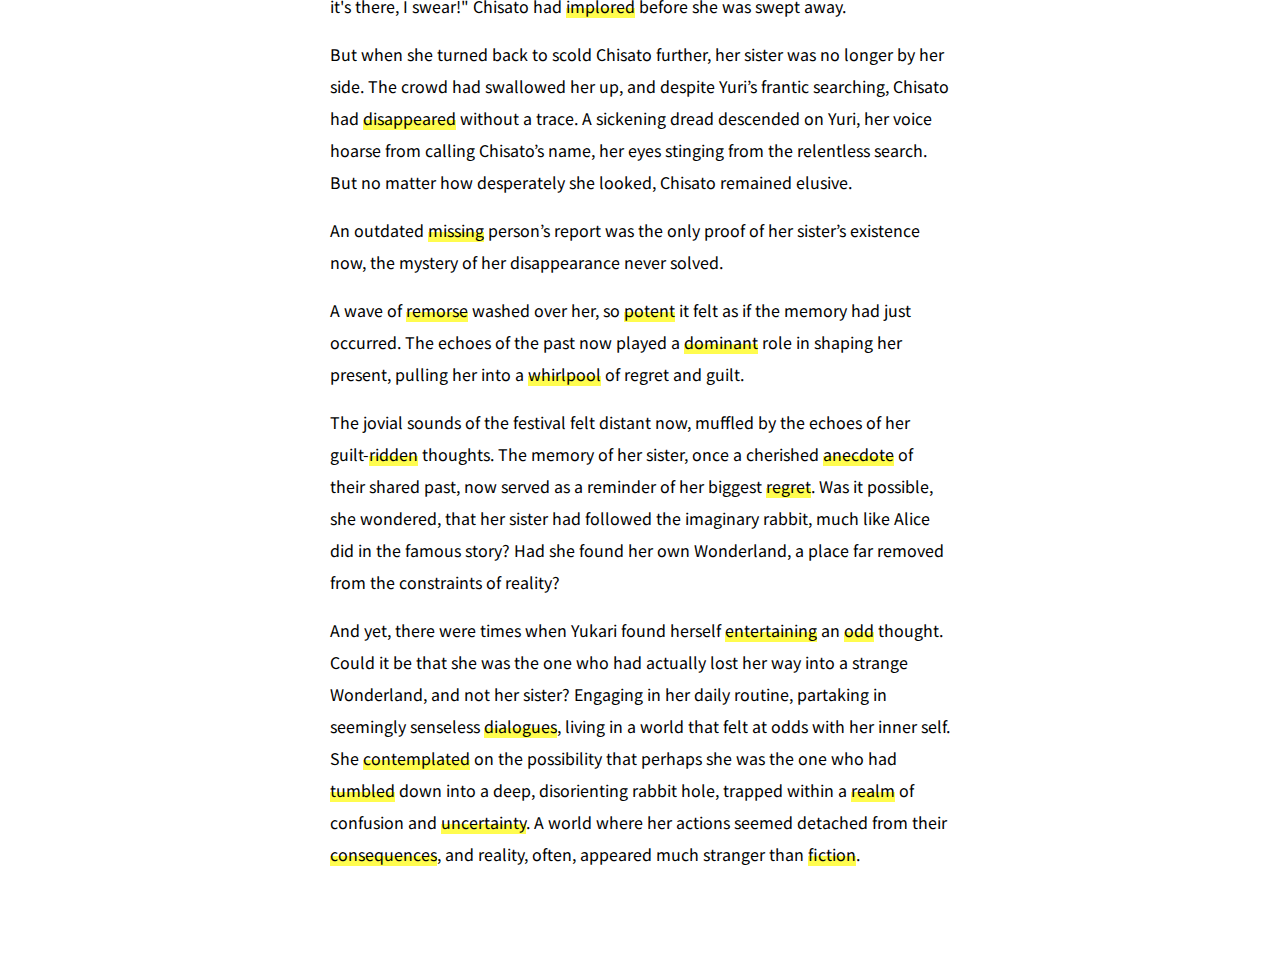
==== commit 0c080058: "added toeic class" ====
--- a/850/summer_festival/index.html
+++ b/850/summer_festival/index.html
@@ -86,7 +86,7 @@
       </p>
       <p>
         Bypassing the <span class="boisterous">boisterous</span> setup, she
-        continued on her way. Her <span class="attire">attire</span>, far
+        continued on her way. Her <span class="attire toeic">attire</span>, far
         removed from her professional <span class="ensemble">ensemble</span>,
         was <span class="nondescript">nondescript</span>. A pair of comfortable
         <span class="trousers">trousers</span> and a loose, light-colored
@@ -151,12 +151,13 @@
         her group of friends. Nestled amidst the
         <span class="bustle">bustle</span>, the café was an oasis of calm, its
         warm, inviting <span class="ambience">ambience</span> resonating with a
-        sense of familiarity. Despite being filled with weekend commuters, the
-        café maintained a distinctive charm that was as comforting as it was
-        enticing.
-      </p>
-      <p>
-        Yukari's friend, Aiko, was draped in vibrant attire, her presence
+        sense of familiarity. Despite being filled with weekend
+        <span class="commuter toeic">commuters</span>, the café maintained a
+        distinctive charm that was as comforting as it was enticing.
+      </p>
+      <p>
+        Yukari's friend, Aiko, was draped in vibrant
+        <span class="attire toeic">attire</span>, her presence
         <span class="punctuate">punctuating</span> the otherwise
         <span class="subdue">subdued</span> palette of the café. The chatter of
         their friends <span class="reverberate">reverberated</span> around the
@@ -173,12 +174,13 @@
         comprehend."
       </p>
       <p>
-        Yukari listened patiently, stirring her coffee with deliberate slowness.
-        Her role at the psychiatric ward hadn't been a voluntary decision, but
-        rather one born of circumstances and necessity. Over time, she had
+        Yukari listened <span class="patiently toeic">patiently</span>, stirring
+        her coffee with deliberate slowness. Her role at the psychiatric ward
+        hadn't been a <span class="voluntary toeic">voluntary</span> decision,
+        but rather one born of circumstances and necessity. Over time, she had
         <span class="acclimate">acclimated</span> herself to the
         <span class="unpredictable">unpredictable</span> yet
-        <span class="insightful">insightful</span> world of her patients.
+        <span class="insight toeic">insightful</span> world of her patients.
       </p>
       <p>
         "Well, it's not as <span class="daunt">daunting</span> as it might
@@ -249,17 +251,18 @@
       <p>
         Yukari woke up on the day of the summer festival, her heart weighed down
         by a sense of
-        <span class="reluctant">reluctant</span> <span class="duty">duty</span>.
-        She had eventually succumbed to Saki's persistent
-        <span class="solicit">soliciting</span>,
-        <span class="reluctant">reluctantly</span> agreeing to attend the event
-        despite the <span class="conflict">conflicting</span>
+        <span class="reluctant toeic">reluctant</span>
+        <span class="duty">duty</span>. She had eventually succumbed to Saki's
+        persistent <span class="solicit toeic">soliciting</span>,
+        <span class="reluctant toeic">reluctantly</span> agreeing to attend the
+        event despite the <span class="conflict">conflicting</span>
         <span class="emotion">emotions</span> it stirred within her. The once
-        agreeable reunion had now <span class="evolve">evolved</span> into a
-        source of <span class="unspoken">unspoken</span>
+        <span class="agreeable toeic">agreeable</span> reunion had now
+        <span class="evolve">evolved</span> into a source of
+        <span class="unspoken">unspoken</span>
         <span class="tension">tension</span> among her friends, casting a
         <span class="somber">somber</span> cloud over an otherwise joyful
-        <span class="outing">outing</span>.
+        <span class="outing toeic">outing</span>.
       </p>
       <p>
         The excitement was <span class="palpable">palpable</span> as the
@@ -267,21 +270,21 @@
         throughout the town, its streets
         <span class="bustling">bustling</span> with activity. Traditional stalls
         were allocated their spaces, selling everything from delicious cuisine
-        to <span class="authentic">authentic</span>
+        to <span class="authentic toeic">authentic</span>
         <span class="handmade">handmade</span>
-        <span class="souvenir">souvenirs</span>, their colorful
-        <span class="assortment">assortment</span> capturing the spirit of the
-        festive season.
+        <span class="souvenir toeic">souvenirs</span>, their colorful
+        <span class="assortment toeic">assortment</span> capturing the spirit of
+        the festive season.
       </p>
       <p>
         Yukari, however, could not match the enthusiasm. Her
-        <span class="attire">attire</span> for the day was simple and
+        <span class="attire toeic">attire</span> for the day was simple and
         unfurnished, <span class="devoid">devoid</span> of any
         <span class="festive">festive</span> accents. In the face of such
         <span class="vibrant">vibrant</span>
         <span class="preparation">preparations</span>, she appeared like an
         unassuming <span class="spectator">spectator</span>,
-        <span class="reluctant">reluctant</span> to
+        <span class="reluctant toeic">reluctant</span> to
         <span class="partake">partake</span> in the joyous
         <span class="festivity">festivities</span> that surrounded her. She
         donned a <span class="nondescript">nondescript</span> outfit, opting for
@@ -294,19 +297,19 @@
         <span class="regular">regular</span> café meetups were present, each one
         of them dressed in a brightly colored yukata that stood in
         <span class="stark">stark</span> contrast to Yukari's
-        <span class="modest">modest</span> <span class="attire">attire</span>.
-        Along with the <span class="regular">regular</span> crowd, she was
-        surprised to find Saki's boyfriend also in attendance, their
-        relationship being a recent development she was yet to fully come to
-        terms with.
+        <span class="modest">modest</span>
+        <span class="attire toeic">attire</span>. Along with the
+        <span class="regular">regular</span> crowd, she was surprised to find
+        Saki's boyfriend also in attendance, their relationship being a recent
+        development she was yet to fully come to terms with.
       </p>
       <p>
         The festival was in full swing, with the merry hum of the crowd and the
         aroma of diverse culinary delights wafting through the air, transforming
         the otherwise <span class="mundane">mundane</span>
-        <span class="municipal">municipal</span> area into a
+        <span class="municipal toeic">municipal</span> area into a
         <span class="lively">lively</span> celebration. The
-        <span class="scenic">scenic</span> beauty of the setting was
+        <span class="scenic toeic">scenic</span> beauty of the setting was
         picturesque, the <span class="wane">waning</span> light of the day
         casting <span class="elongate">elongated</span> shadows and cloaking the
         stalls in a <span class="dim">dim</span>, yet warm,
@@ -336,7 +339,7 @@
         <span class="rift">rift</span> between them. Amid the
         <span class="joviality">joviality</span> of the festival, the atmosphere
         between Yukari and Saki was
-        <span class="overwhelming">overwhelmingly</span>
+        <span class="overwhelming toeic">overwhelmingly</span>
         <span class="icy">icy</span>.
       </p>
     </div>
@@ -348,15 +351,15 @@
         <span class="reluctantly">reluctantly</span>
         <span class="accompanying">accompanying</span> her friends through the
         <span class="dense">dense</span> crowd, visiting
-        <span class="assorted">assorted</span> food stalls scattered throughout
-        the <span class="venue">venue</span>. From traditional treats to modern
-        <span class="culinary">culinary</span> experiments, each stall was an
-        <span class="enticing">enticing</span> array of flavors, drawing in
-        countless visitors. However, for Yukari, the
+        <span class="assorted toeic">assorted</span> food stalls scattered
+        throughout the <span class="venue">venue</span>. From traditional treats
+        to modern <span class="culinary toeic">culinary</span> experiments, each
+        stall was an <span class="enticing">enticing</span> array of flavors,
+        drawing in countless visitors. However, for Yukari, the
         <span class="jubilant">jubilant</span> atmosphere felt
-        <span class="overwhelmingly">overwhelmingly</span>
+        <span class="overwhelmingly toeic">overwhelmingly</span>
         <span class="stifling">stifling</span>, leaving her feeling more
-        <span class="exhausted">exhausted</span> than thrilled.
+        <span class="exhausted toeic">exhausted</span> than thrilled.
       </p>
       <p>
         The countless smiles and the booming laughter echoing throughout the
@@ -377,21 +380,22 @@
         a courteous apology hanging in the air behind her. Discontinued from the
         group, she <span class="meandered">meandered</span> through the crowd
         and found a quiet spot by a nearby tree, its scenic view offering a
-        comforting distraction from her growing
-        <span class="discomfort">discomfort</span>.
+        comforting <span class="distraction toeic">distraction</span> from her
+        growing <span class="discomfort">discomfort</span>.
       </p>
       <p>
         She sank to her knees, the cool grass a welcome relief against her
         <span class="overheated">overheated</span> skin. Leaning against the
         tree, Yukari closed her eyes, hoping the
-        <span class="tranquility">tranquility</span> would remedy her
-        discomfort. Her mind, however, seemed to have a different plan.
-      </p>
-      <p>
-        An excerpt from her childhood
-        <span class="unveiled">unveiled</span> itself, an
+        <span class="tranquility">tranquility</span> would
+        <span class="remedy toeic">remedy</span> her discomfort. Her mind,
+        however, seemed to have a different plan.
+      </p>
+      <p>
+        An <span class="excerpt toeic">excerpt</span> from her childhood
+        <span class="unveiled toeic">unveiled</span> itself, an
         <span class="uninvited">uninvited</span> but
-        <span class="persistent">persistent</span> memory. It was the same
+        <span class="persistent toeic">persistent</span> memory. It was the same
         festival, over a <span class="decade">decade</span> and a half ago, the
         streets just as <span class="crowded">crowded</span> and
         <span class="boisterous">boisterous</span>. That day, she wasn't alone
@@ -421,55 +425,55 @@
         <span class="abruptly">abruptly</span> let go of Chisato’s hand, an act
         she had hoped would teach her sister to take their situation seriously.
         "Yukari, it's there, I swear!" Chisato had
-        <span class="implored">implored</span> before she was swept away.
+        <span class="implore">implored</span> before she was swept away.
       </p>
       <p>
         But when she turned back to scold Chisato further, her sister was no
         longer by her side. The crowd had swallowed her up, and despite Yuri’s
         frantic searching, Chisato had
-        <span class="disappeared">disappeared</span> without a trace. A
-        sickening dread descended on Yuri, her voice hoarse from calling
-        Chisato’s name, her eyes stinging from the relentless search. But no
-        matter how desperately she looked, Chisato remained elusive.
-      </p>
-      <p>
-        An outdated <span class="missing">missing</span> person’s report was the
-        only proof of her sister’s existence now, the mystery of her
+        <span class="disappear">disappeared</span> without a trace. A sickening
+        dread descended on Yuri, her voice hoarse from calling Chisato’s name,
+        her eyes stinging from the relentless search. But no matter how
+        desperately she looked, Chisato remained elusive.
+      </p>
+      <p>
+        An outdated <span class="missing toeic">missing</span> person’s report
+        was the only proof of her sister’s existence now, the mystery of her
         disappearance never solved.
       </p>
       <p>
         A wave of <span class="remorse">remorse</span> washed over her, so
         <span class="potent">potent</span> it felt as if the memory had just
         occurred. The echoes of the past now played a
-        <span class="dominant">dominant</span> role in shaping her present,
-        pulling her into a <span class="whirlpool">whirlpool</span> of regret
-        and guilt.
+        <span class="dominant toeic">dominant</span> role in shaping her
+        present, pulling her into a <span class="whirlpool">whirlpool</span> of
+        regret and guilt.
       </p>
       <p>
         The jovial sounds of the festival felt distant now, muffled by the
         echoes of her guilt-<span class="ridden">ridden</span> thoughts. The
         memory of her sister, once a cherished
-        <span class="anecdote">anecdote</span> of their shared past, now served
-        as a reminder of her biggest <span class="regret">regret</span>. Was it
-        possible, she wondered, that her sister had followed the imaginary
-        rabbit, much like Alice did in the famous story? Had she found her own
-        Wonderland, a place far removed from the constraints of reality?
+        <span class="anecdote toeic">anecdote</span> of their shared past, now
+        served as a reminder of her biggest <span class="regret">regret</span>.
+        Was it possible, she wondered, that her sister had followed the
+        imaginary rabbit, much like Alice did in the famous story? Had she found
+        her own Wonderland, a place far removed from the constraints of reality?
       </p>
       <p>
         And yet, there were times when Yukari found herself
-        <span class="entertaining">entertaining</span> an
+        <span class="entertain">entertaining</span> an
         <span class="odd">odd</span> thought. Could it be that she was the one
         who had actually lost her way into a strange Wonderland, and not her
         sister? Engaging in her daily routine, partaking in seemingly senseless
-        <span class="dialogues">dialogues</span>, living in a world that felt at
+        <span class="dialogue">dialogues</span>, living in a world that felt at
         odds with her inner self. She
-        <span class="contemplated">contemplated</span> on the possibility that
+        <span class="contemplate">contemplated</span> on the possibility that
         perhaps she was the one who had
         <span class="tumbled">tumbled</span> down into a deep, disorienting
         rabbit hole, trapped within a <span class="realm">realm</span> of
         confusion and <span class="uncertainty">uncertainty</span>. A world
         where her actions seemed detached from their
-        <span class="consequences">consequences</span>, and reality, often,
+        <span class="consequence">consequences</span>, and reality, often,
         appeared much stranger than <span class="fiction">fiction</span>.
       </p>
     </div>
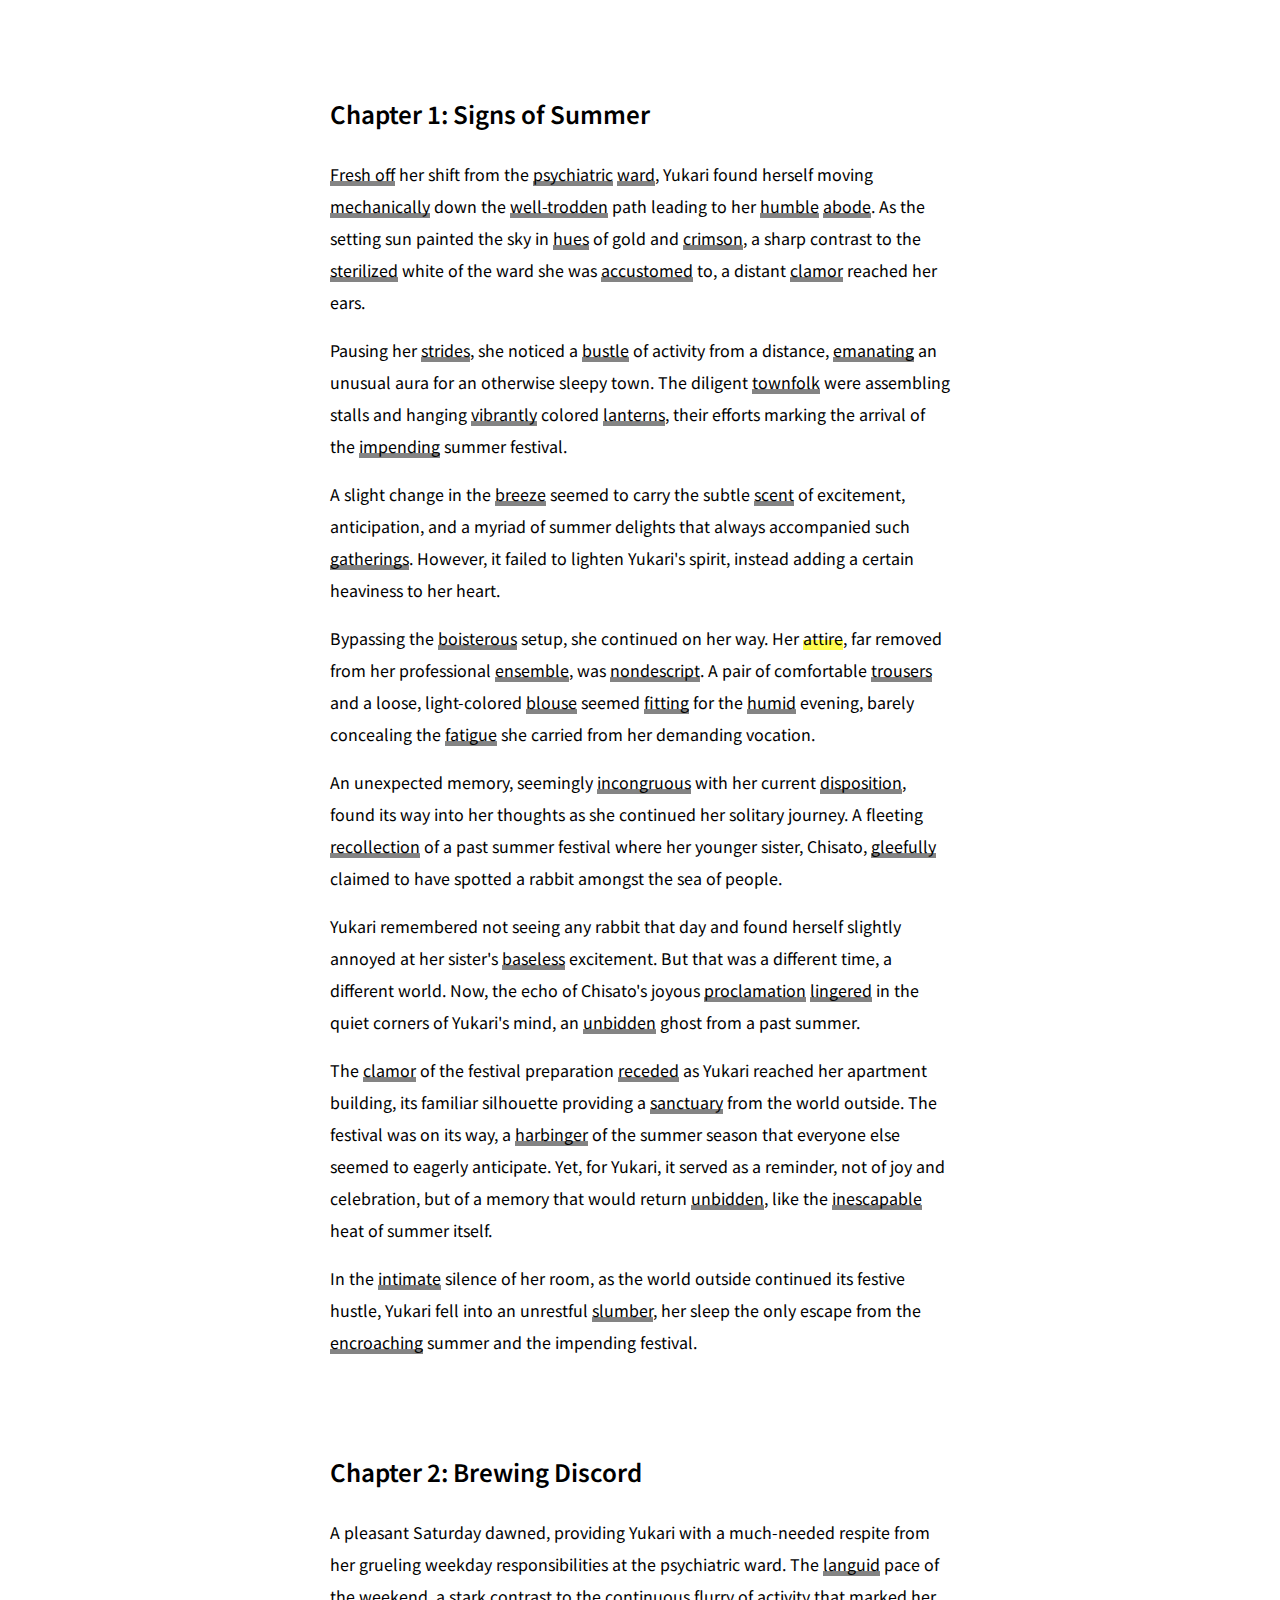
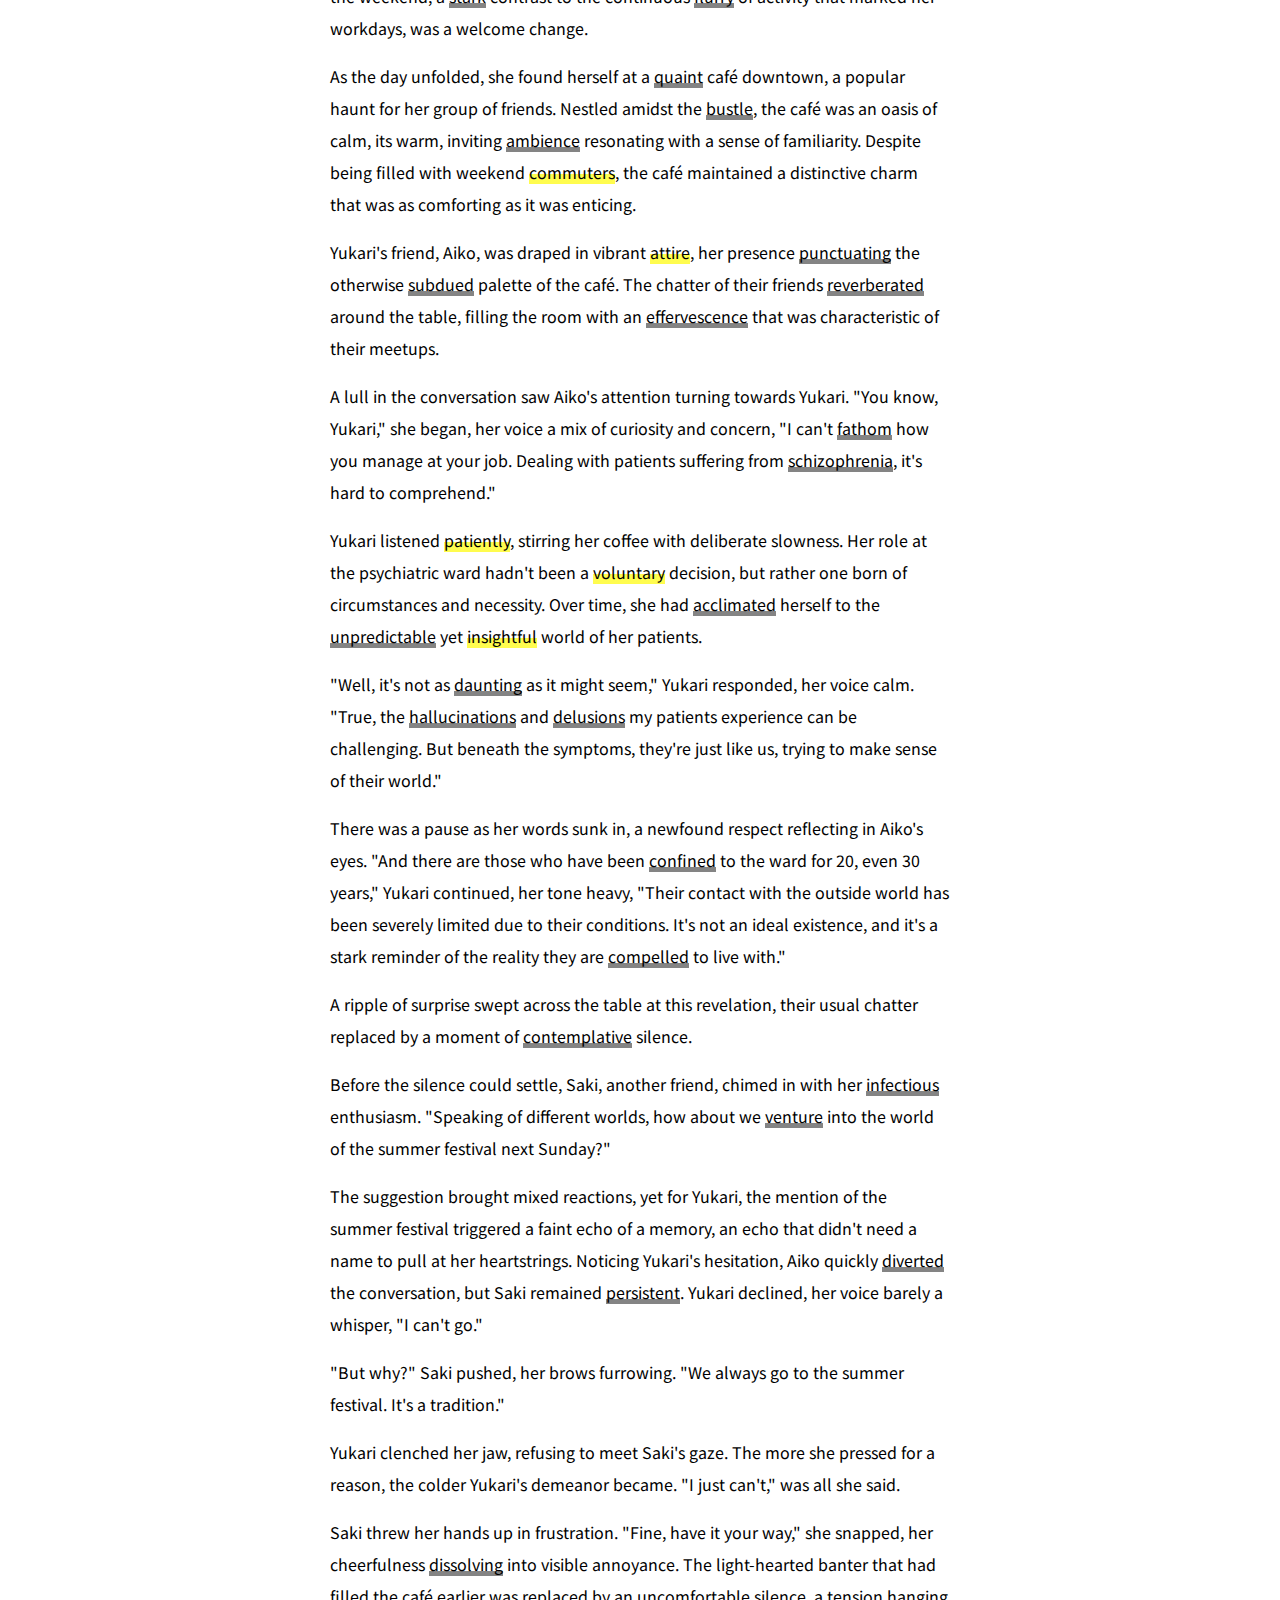
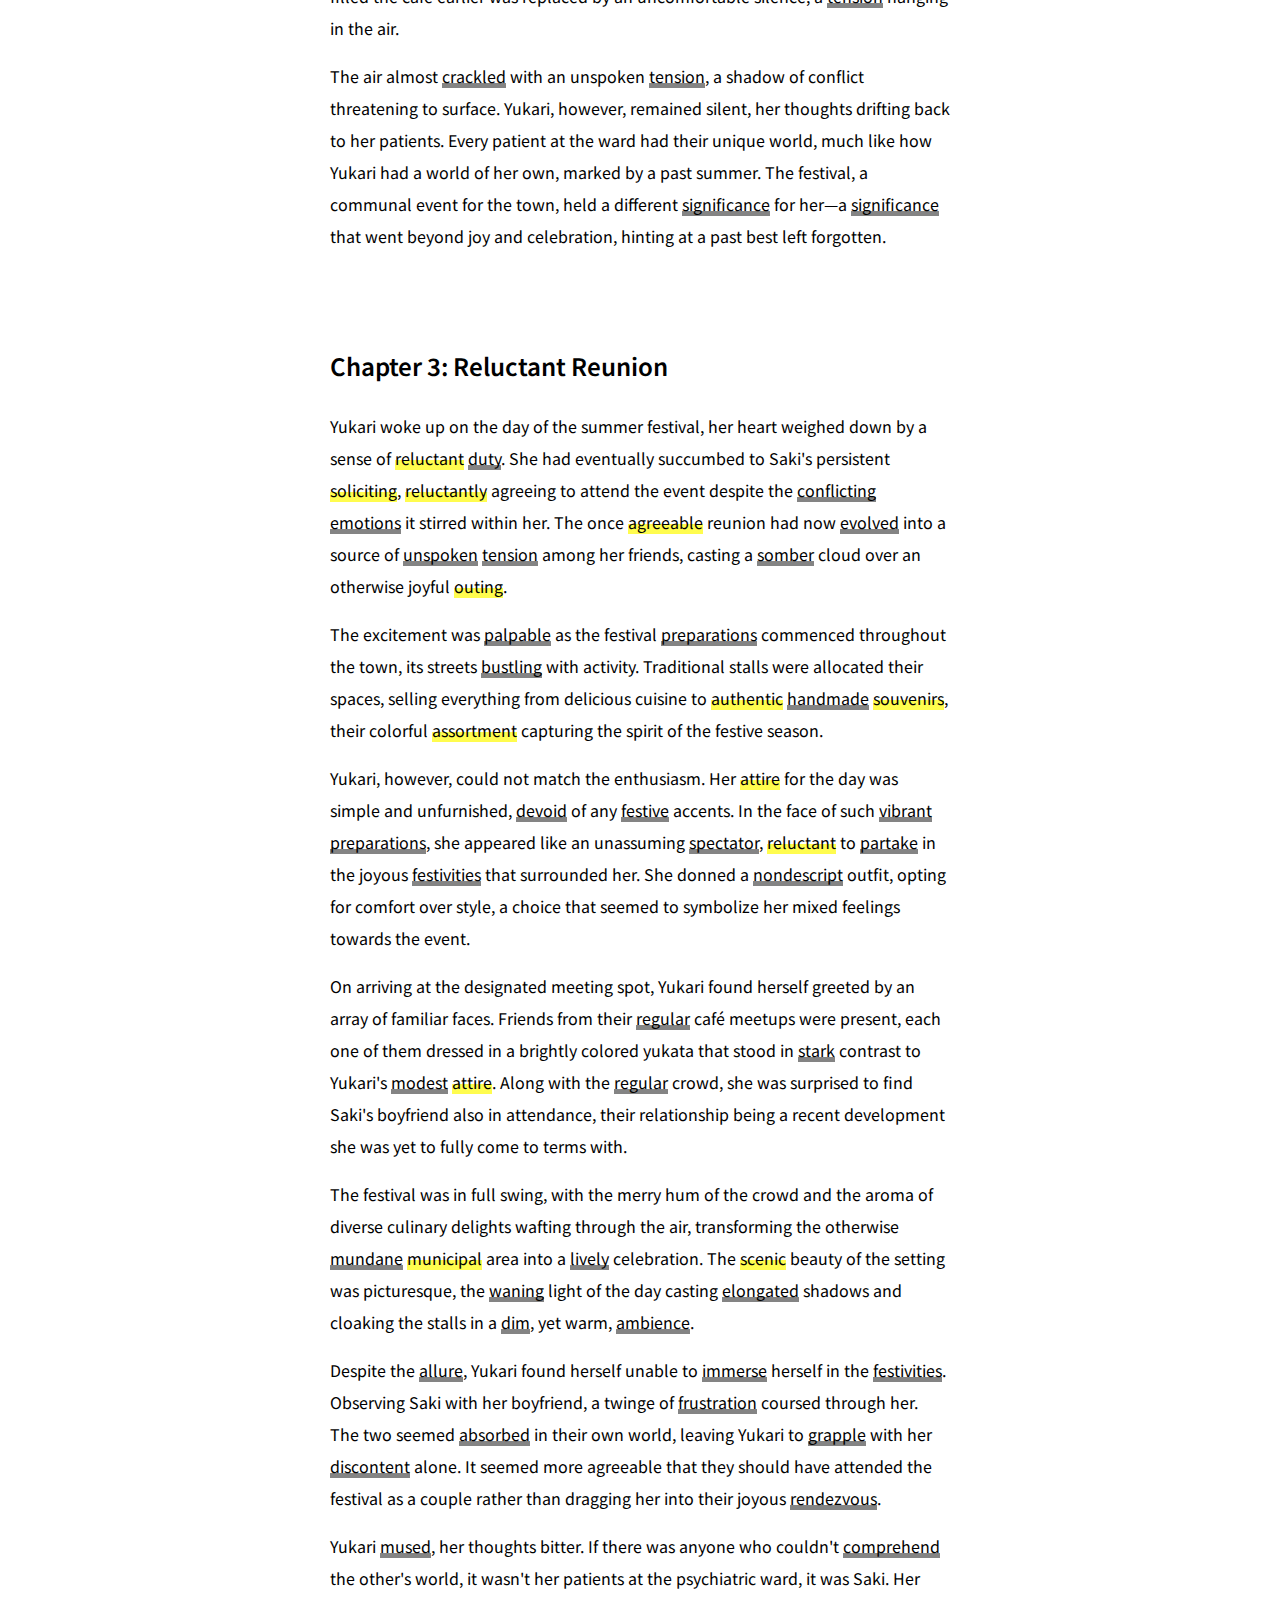
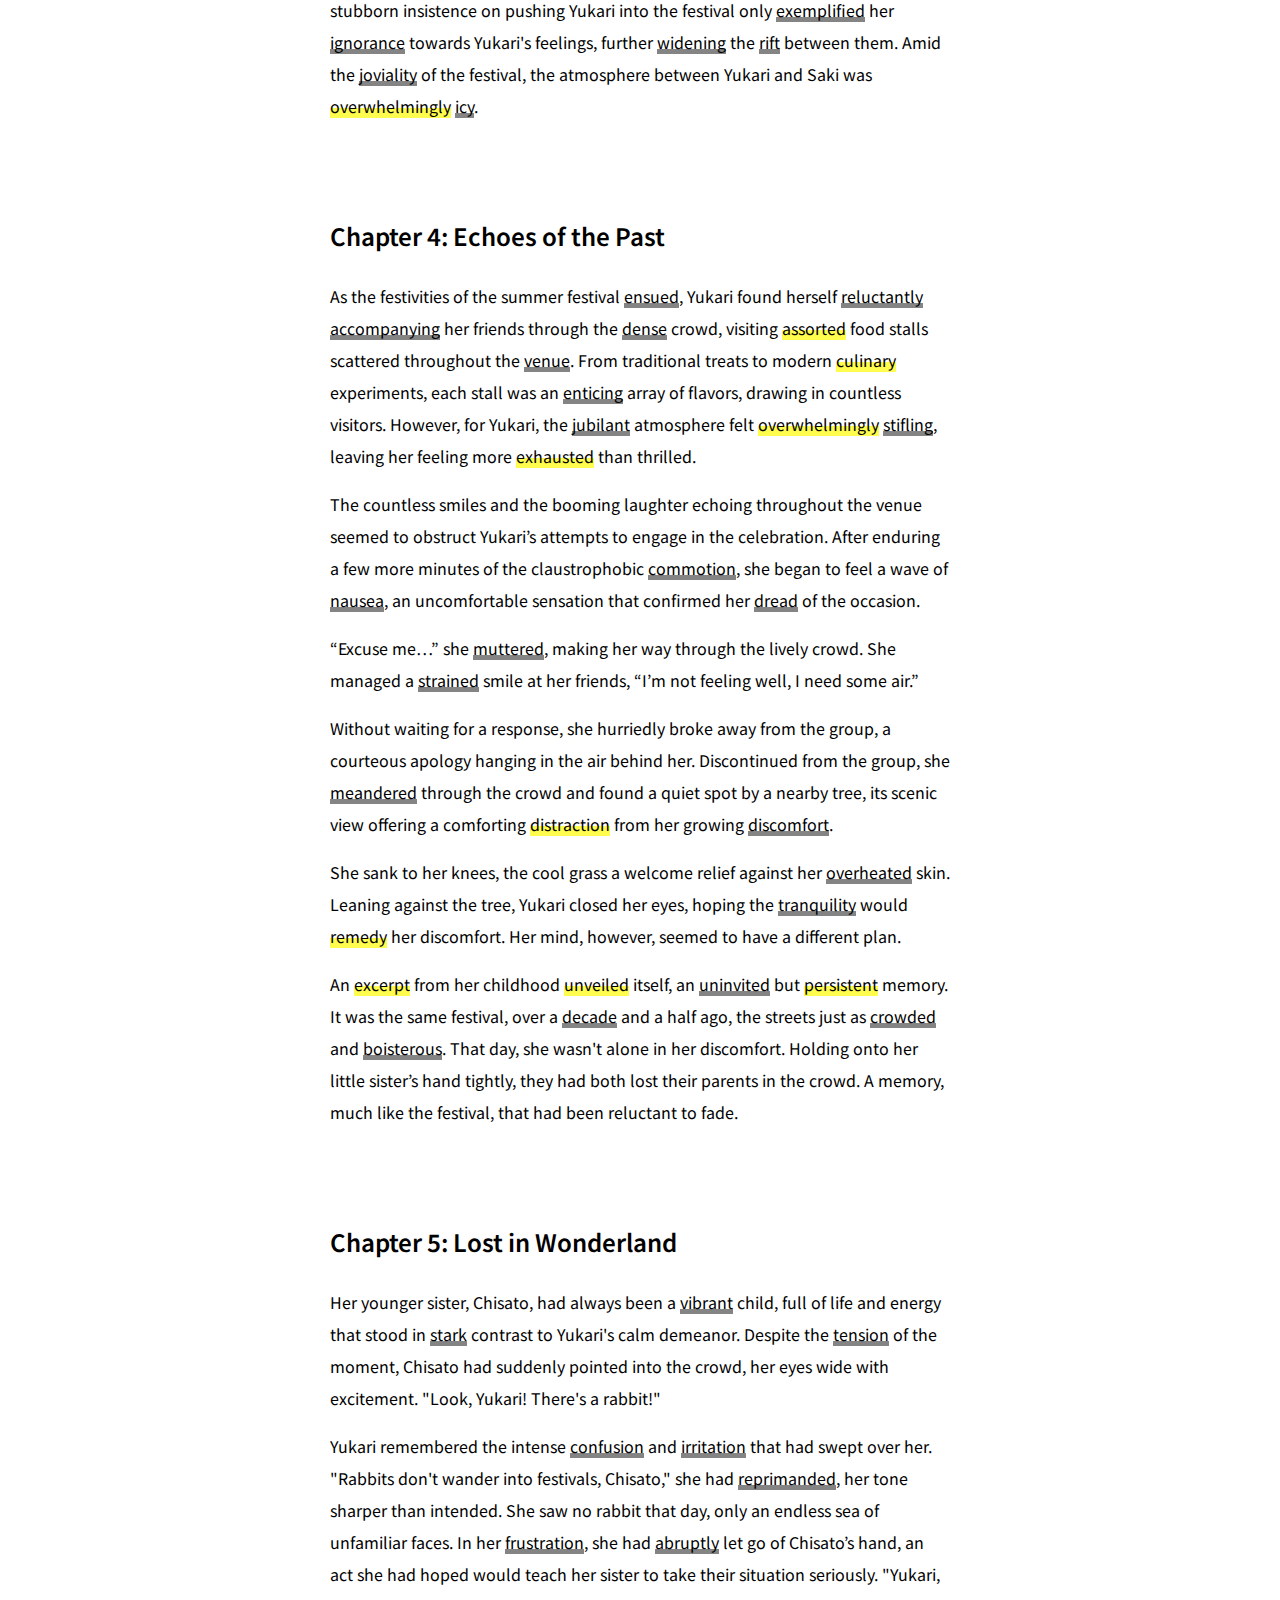
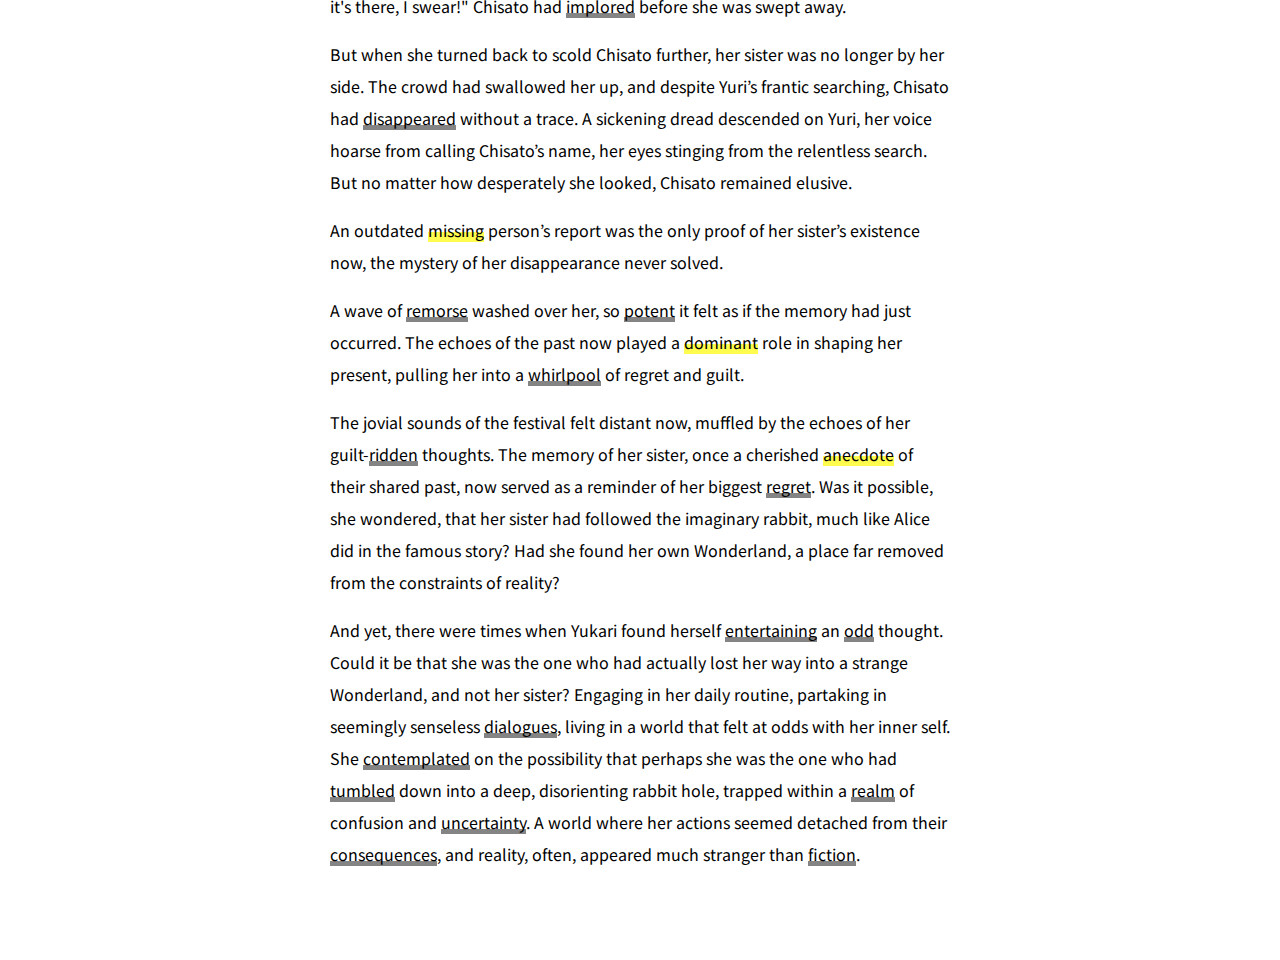
==== commit e8ab461a: "changed css" ====
--- a/850/summer_festival/index.html
+++ b/850/summer_festival/index.html
@@ -24,9 +24,12 @@
         line-height: 2;
       }
       #story > p > span {
-        background: linear-gradient(transparent 60%, #fffb02b2 60%);
+        background: linear-gradient(transparent 80%, #848484 80%);
         pointer-events: auto;
         cursor: pointer;
+      }
+      #story > p > span.toeic {
+        background: linear-gradient(transparent 60%, #fffb02b2 60%);
       }
       #story > p > span:hover {
         opacity: 0.6;
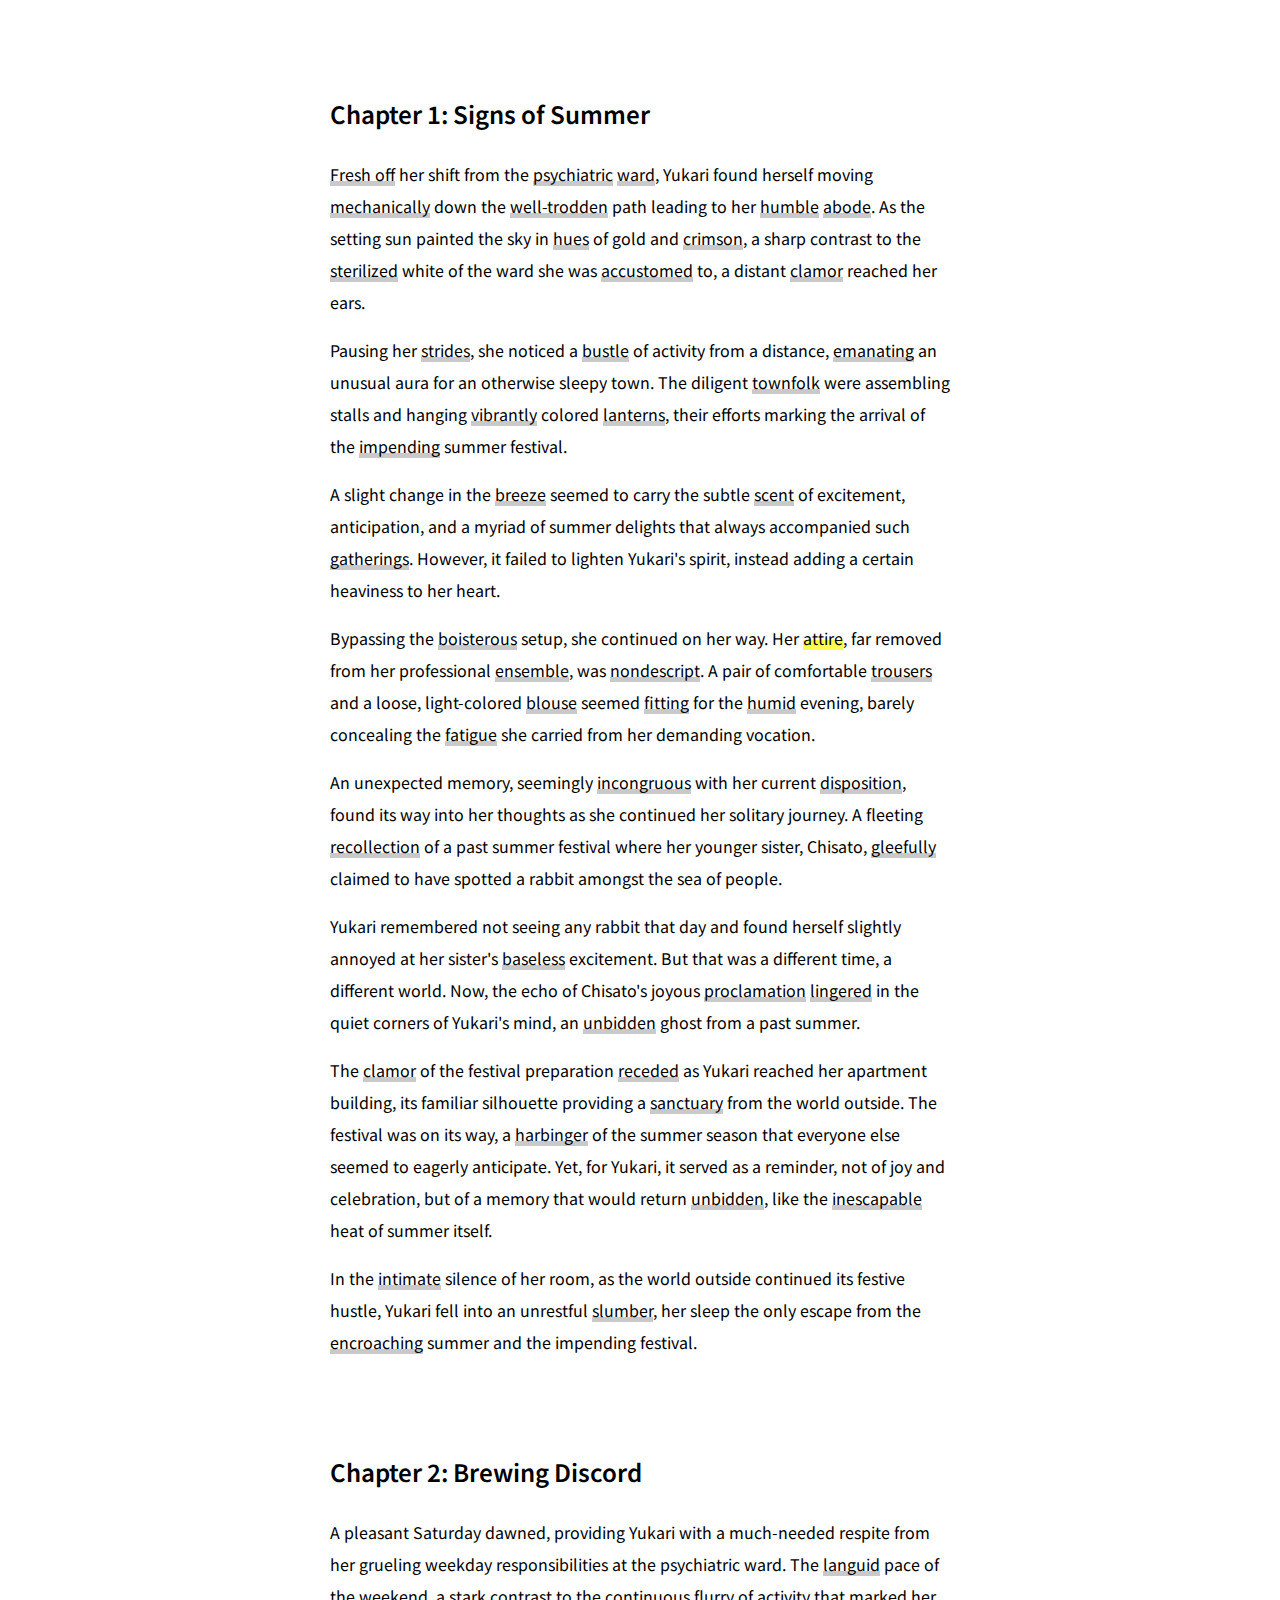
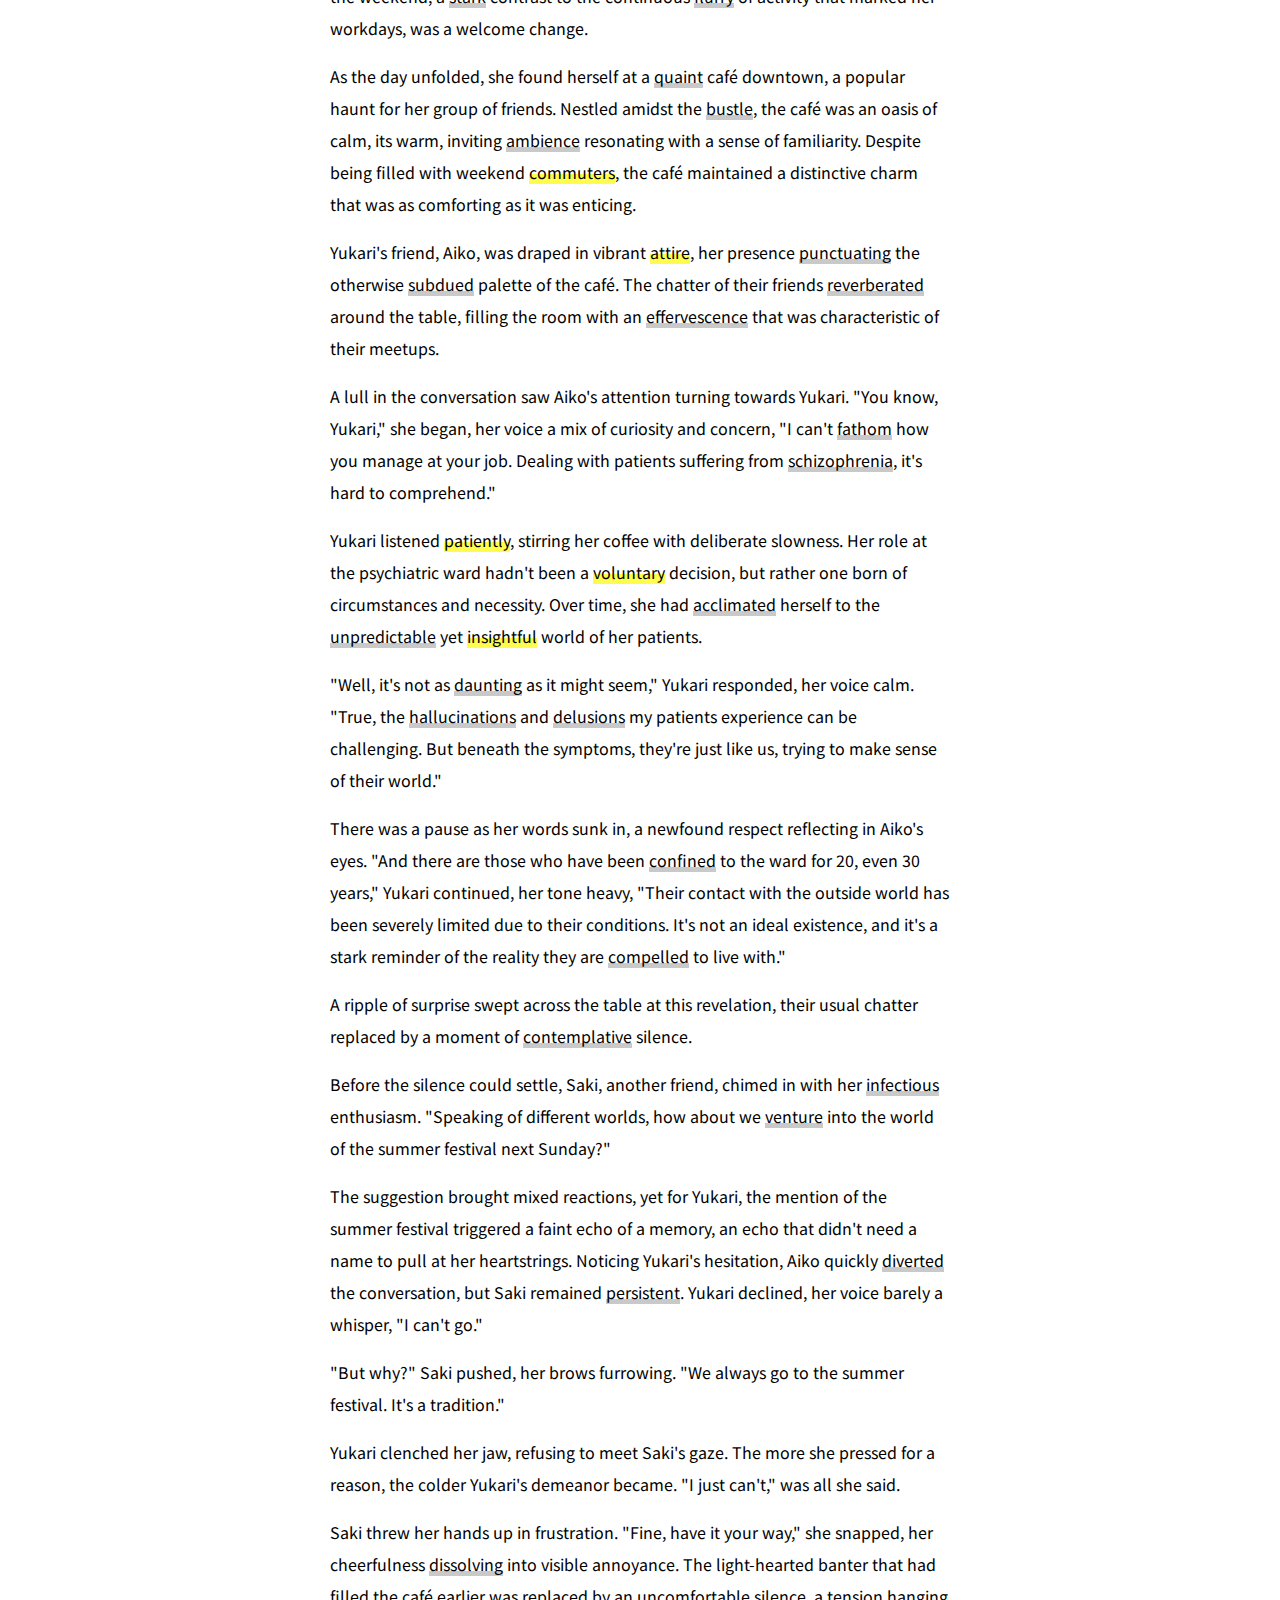
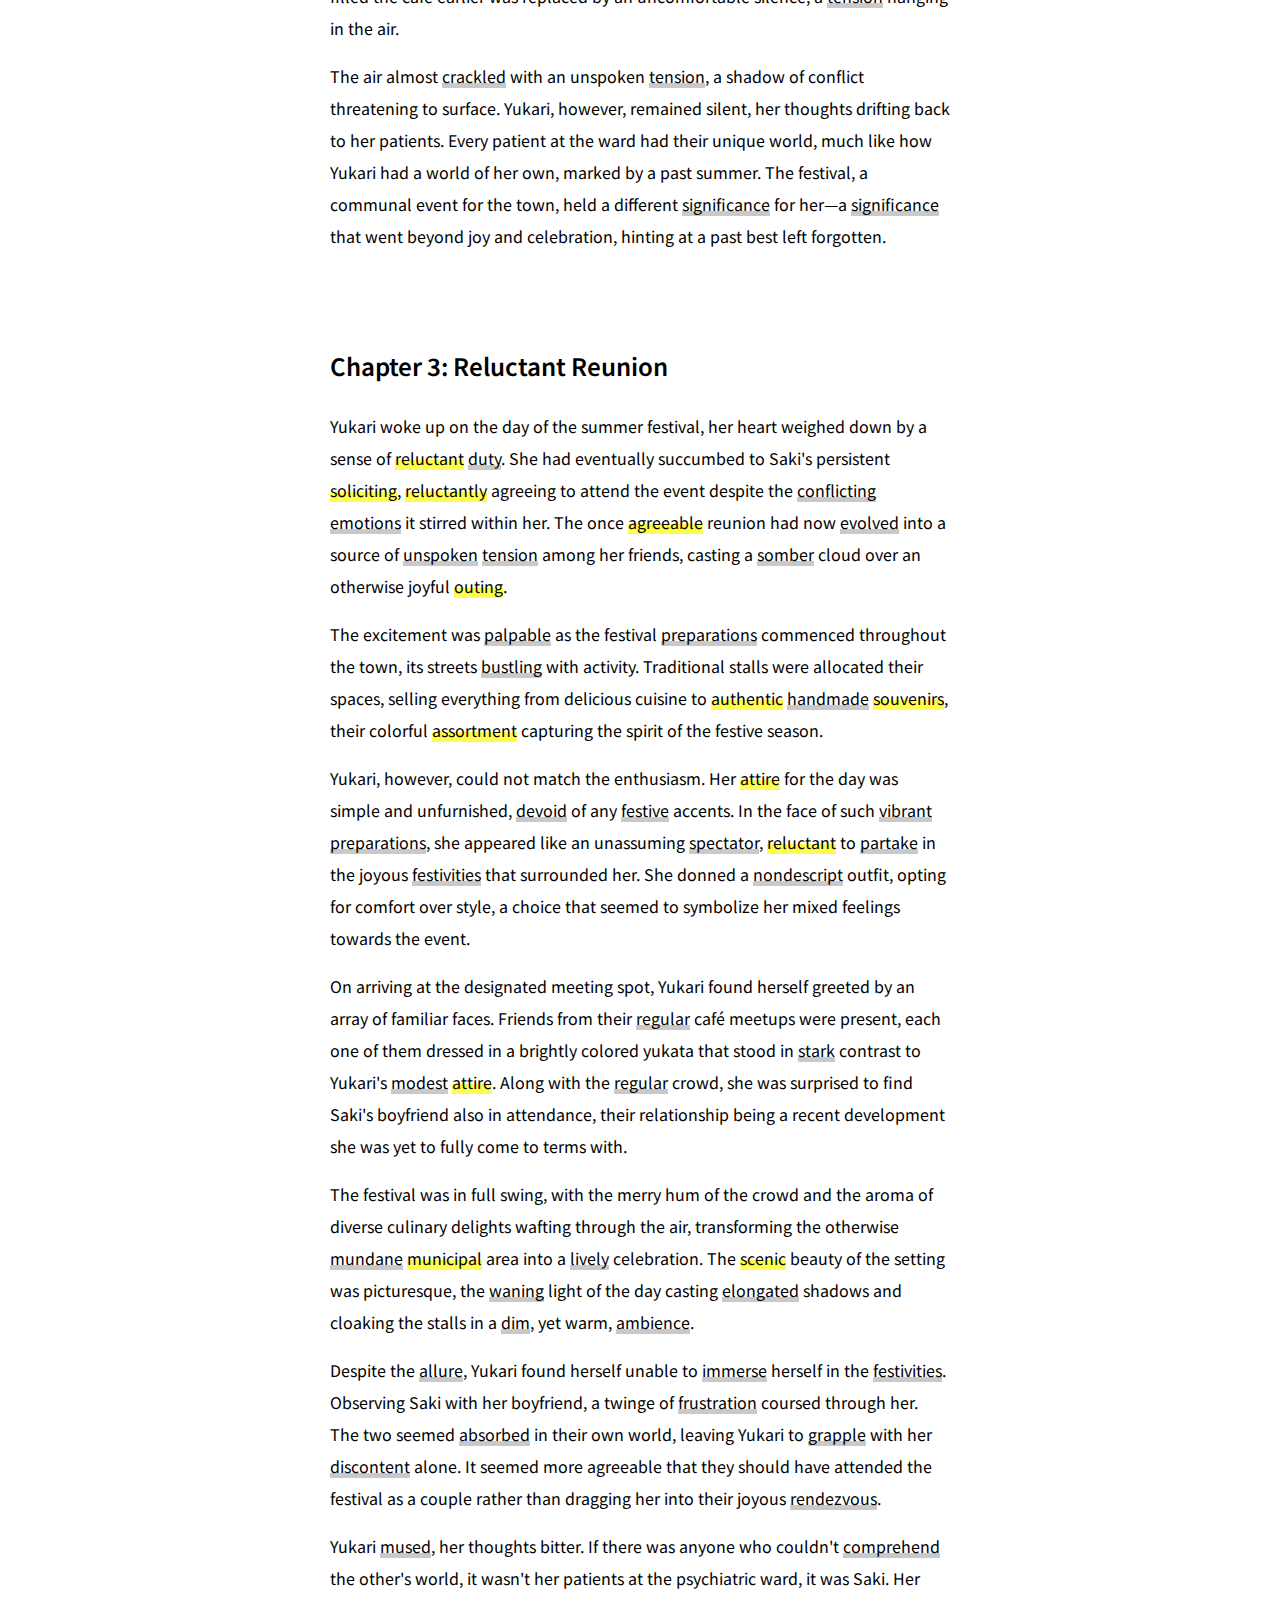
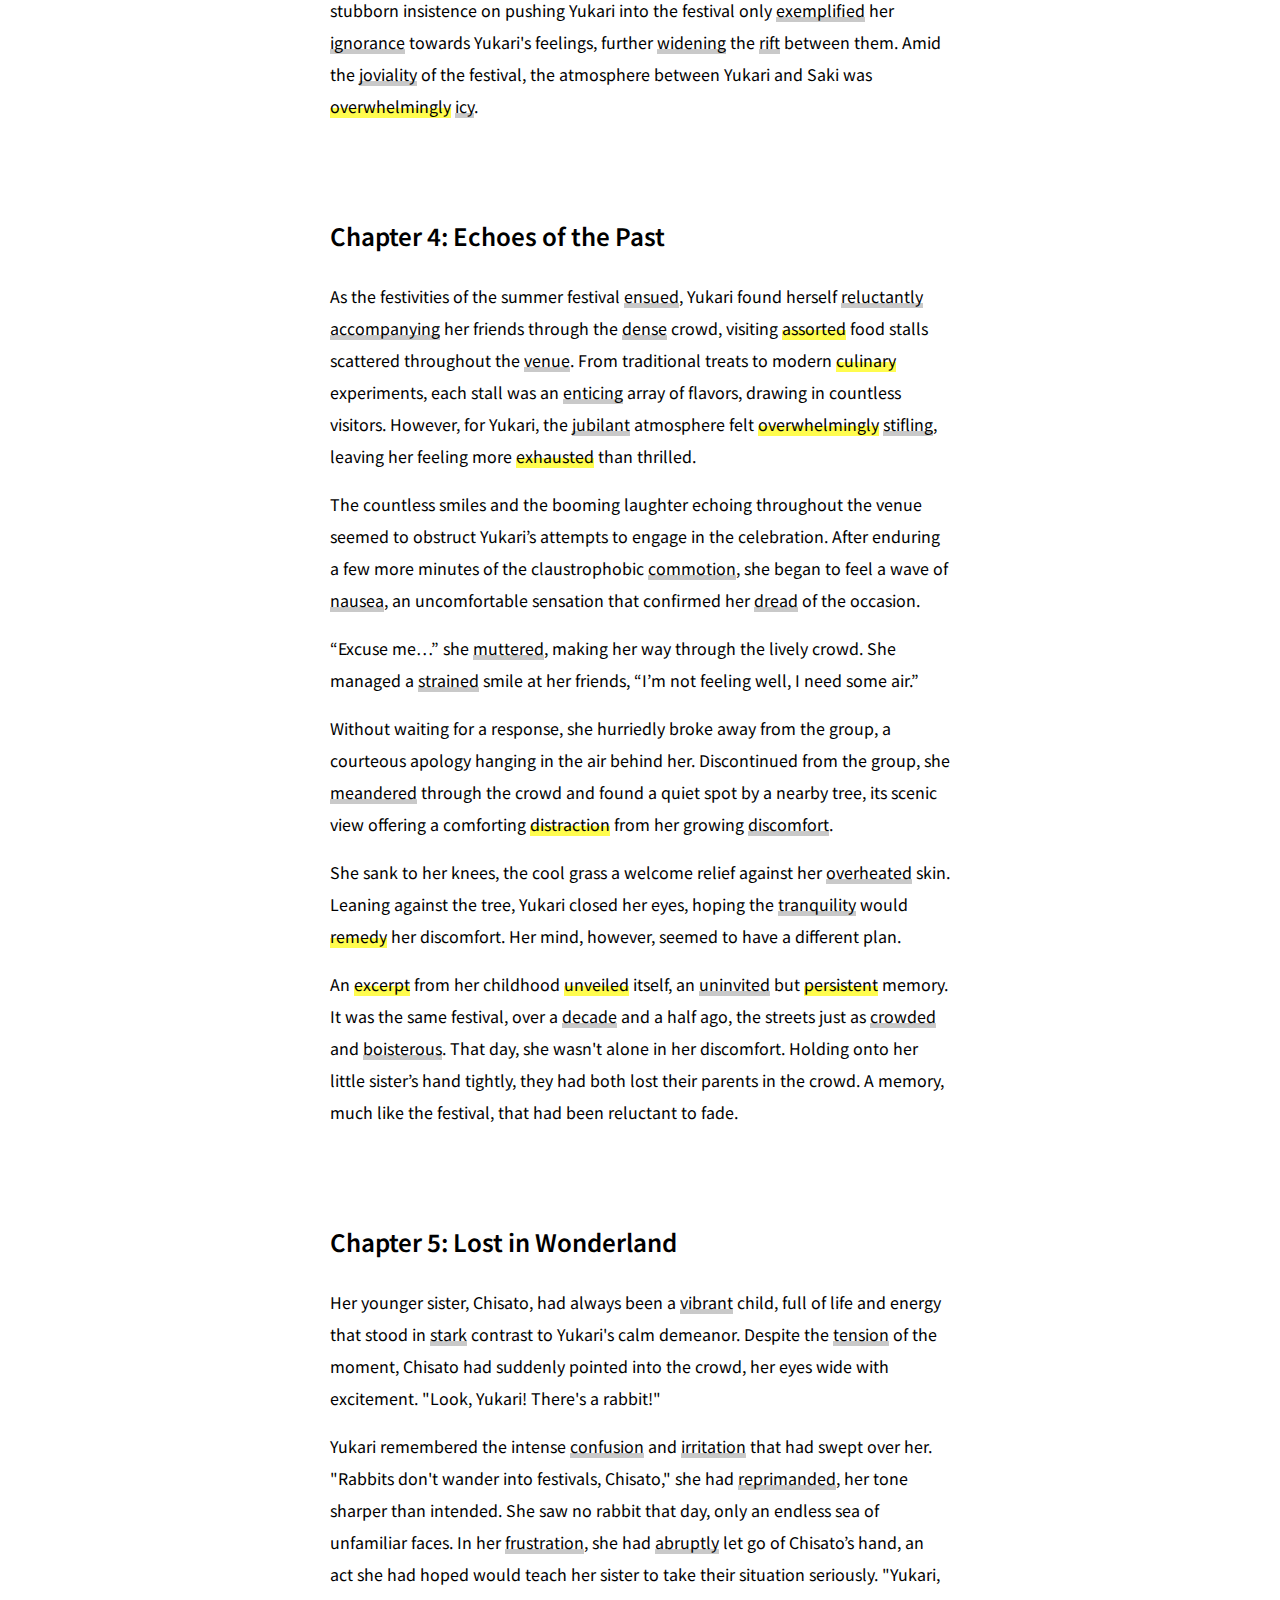
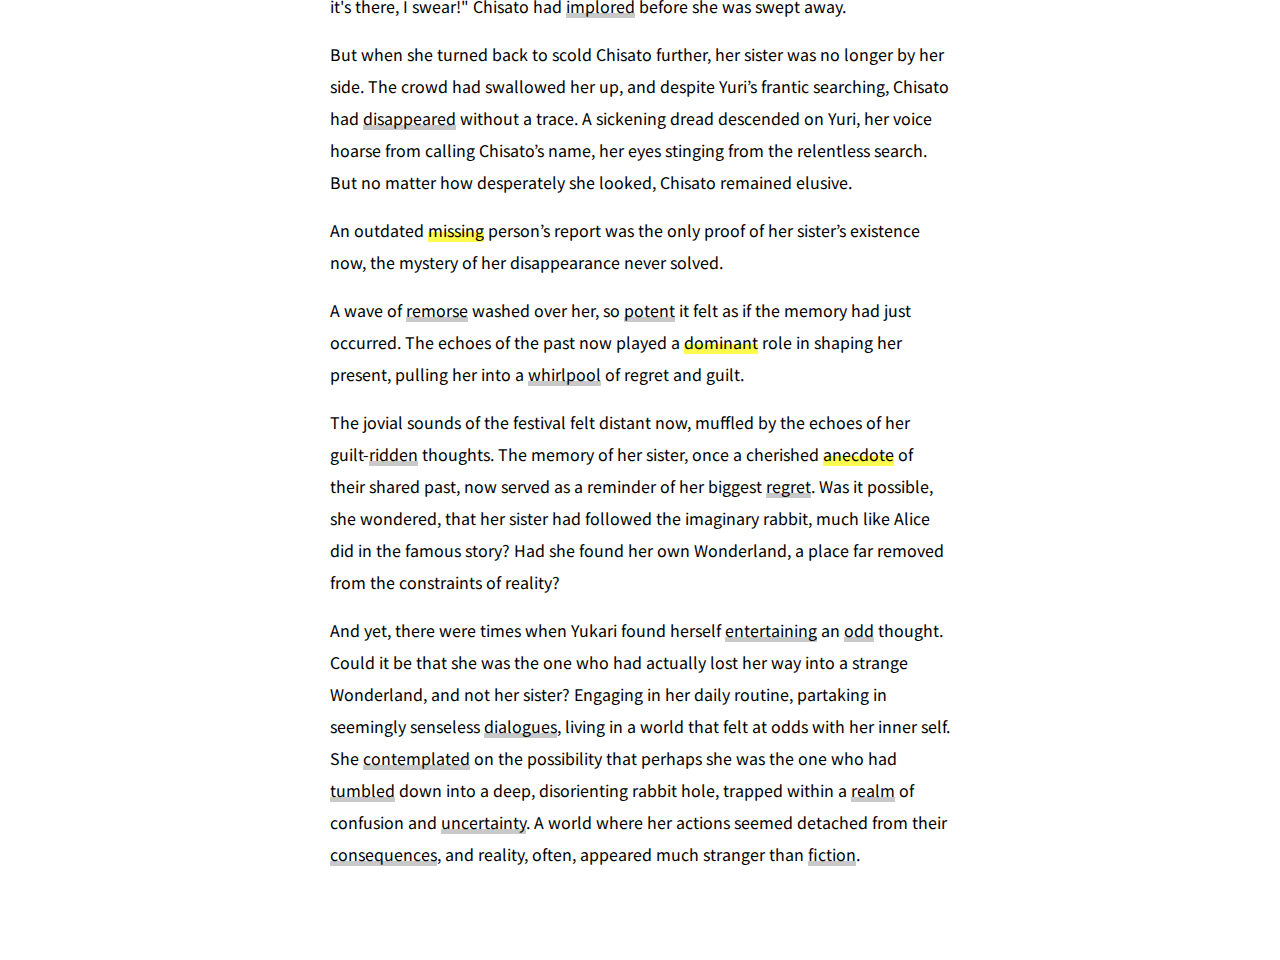
==== commit 0dfd9298: "changed css" ====
--- a/850/summer_festival/index.html
+++ b/850/summer_festival/index.html
@@ -24,7 +24,7 @@
         line-height: 2;
       }
       #story > p > span {
-        background: linear-gradient(transparent 80%, #848484 80%);
+        background: linear-gradient(transparent 80%, #84848470 80%);
         pointer-events: auto;
         cursor: pointer;
       }
